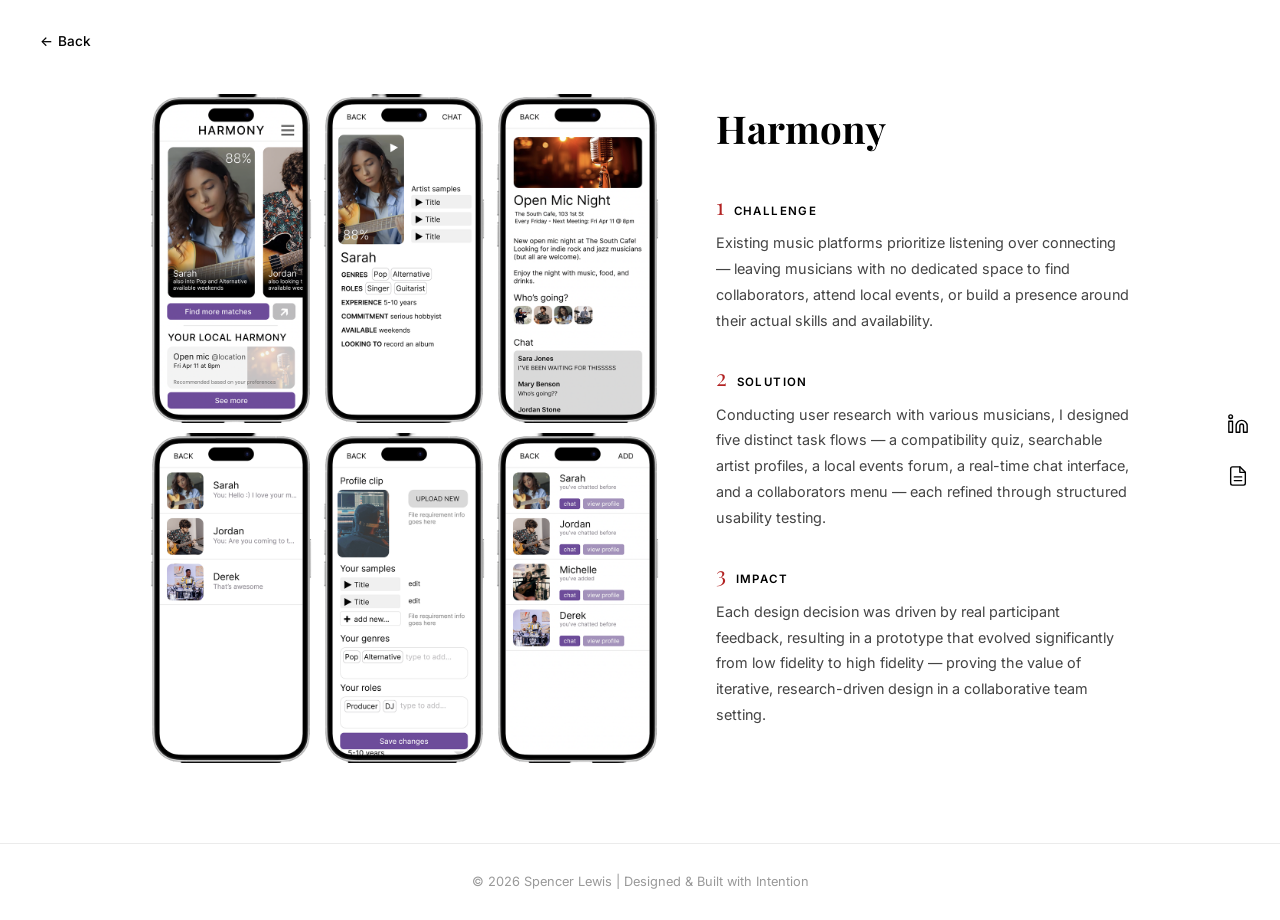
==== harmony.html @ be6761db "initial portfolio" ====
<!DOCTYPE html>
<html lang="en">
<head>
  <meta charset="UTF-8">
  <meta name="viewport" content="width=device-width, initial-scale=1.0">
  <title>Harmony &mdash; Spencer Lewis</title>
  <link rel="preconnect" href="https://fonts.googleapis.com">
  <link rel="preconnect" href="https://fonts.gstatic.com" crossorigin>
  <link href="https://fonts.googleapis.com/css2?family=Playfair+Display:ital,wght@0,400;0,700;1,400&family=Inter:wght@400;500;600&display=swap" rel="stylesheet">
  <link rel="stylesheet" href="style.css">
</head>
<body>

  <div class="fixed-overlay">
    <a href="https://www.linkedin.com/in/spencerhlewis" target="_blank" rel="noopener noreferrer" aria-label="LinkedIn">
      <svg viewBox="0 0 24 24" fill="none" stroke="currentColor" stroke-width="1.5" stroke-linecap="round" stroke-linejoin="round">
        <path d="M16 8a6 6 0 0 1 6 6v7h-4v-7a2 2 0 0 0-2-2 2 2 0 0 0-2 2v7h-4v-7a6 6 0 0 1 6-6z"/>
        <rect x="2" y="9" width="4" height="12"/>
        <circle cx="4" cy="4" r="2"/>
      </svg>
    </a>
    <a href="resume.pdf" target="_blank" rel="noopener noreferrer" aria-label="Resume">
      <svg viewBox="0 0 24 24" fill="none" stroke="currentColor" stroke-width="1.5" stroke-linecap="round" stroke-linejoin="round">
        <path d="M14 2H6a2 2 0 0 0-2 2v16a2 2 0 0 0 2 2h12a2 2 0 0 0 2-2V8z"/>
        <polyline points="14 2 14 8 20 8"/>
        <line x1="16" y1="13" x2="8" y2="13"/>
        <line x1="16" y1="17" x2="8" y2="17"/>
      </svg>
    </a>
  </div>

  <nav class="detail-nav">
    <a href="index.html" class="back-link">&larr; Back</a>
  </nav>

  <main class="detail-hero">
    <div class="detail-images">
      <div class="image-grid">
        <img src="images/harmony-img-0.png" alt="Harmony screen 1">
        <img src="images/harmony-img-1.png" alt="Harmony screen 2">
        <img src="images/harmony-img-2.png" alt="Harmony screen 3">
        <img src="images/harmony-img-3.png" alt="Harmony screen 4">
        <img src="images/harmony-img-4.png" alt="Harmony screen 5">
        <img src="images/harmony-img-5.png" alt="Harmony screen 6">
      </div>
    </div>

    <div class="detail-content">
      <h1>Harmony</h1>

      <div class="detail-section">
        <div class="section-label">
          <span class="section-num">1</span>
          <span class="section-name">Challenge</span>
        </div>
        <p>Existing music platforms prioritize listening over connecting &mdash; leaving musicians with no dedicated space to find collaborators, attend local events, or build a presence around their actual skills and availability.</p>
      </div>

      <div class="detail-section">
        <div class="section-label">
          <span class="section-num">2</span>
          <span class="section-name">Solution</span>
        </div>
        <p>Conducting user research with various musicians, I designed five distinct task flows &mdash; a compatibility quiz, searchable artist profiles, a local events forum, a real-time chat interface, and a collaborators menu &mdash; each refined through structured usability testing.</p>
      </div>

      <div class="detail-section">
        <div class="section-label">
          <span class="section-num">3</span>
          <span class="section-name">Impact</span>
        </div>
        <p>Each design decision was driven by real participant feedback, resulting in a prototype that evolved significantly from low fidelity to high fidelity &mdash; proving the value of iterative, research-driven design in a collaborative team setting.</p>
      </div>
    </div>
  </main>

  <footer>
    <p>&copy; 2026 Spencer Lewis | Designed &amp; Built with Intention</p>
  </footer>

</body>
</html>
---- style.css ----
@import url('https://fonts.googleapis.com/css2?family=Playfair+Display:ital,wght@0,400;0,700;1,400&family=Inter:wght@400;500;600&display=swap');

:root {
  --red: #B22222;
}

*, *::before, *::after {
  box-sizing: border-box;
  margin: 0;
  padding: 0;
}

body {
  font-family: 'Inter', sans-serif;
  background: #fff;
  color: #000;
  line-height: 1.6;
}

a {
  color: inherit;
  text-decoration: none;
}

img {
  display: block;
  max-width: 100%;
}

/* ── Fixed overlay ── */
.fixed-overlay {
  position: fixed;
  right: 24px;
  top: 50%;
  transform: translateY(-50%);
  display: flex;
  flex-direction: column;
  align-items: center;
  gap: 16px;
  z-index: 1000;
}

.fixed-overlay a {
  display: flex;
  align-items: center;
  justify-content: center;
  width: 36px;
  height: 36px;
  color: #000;
  transition: color 0.2s;
}

.fixed-overlay a:hover {
  color: var(--red);
}

.fixed-overlay svg {
  width: 22px;
  height: 22px;
}

/* ── Landing ── */
.landing {
  min-height: 100vh;
  display: flex;
  flex-direction: column;
  align-items: center;
  justify-content: center;
  text-align: center;
  padding: 60px 20px;
  max-width: 640px;
  margin: 0 auto;
}

.landing-image {
  width: 300px;
  height: 300px;
  object-fit: contain;
  margin: 0 auto 36px;
}

.landing h1 {
  font-family: 'Playfair Display', serif;
  font-size: 3rem;
  letter-spacing: 0.12em;
  margin-bottom: 24px;
}

.landing p {
  font-size: 1.05rem;
  color: #444;
  line-height: 1.8;
  margin-bottom: 36px;
}

.landing-links {
  display: flex;
  align-items: center;
  justify-content: center;
  gap: 20px;
}

.landing-links a {
  display: flex;
  align-items: center;
  justify-content: center;
  color: #000;
  transition: color 0.2s;
}

.landing-links a:hover {
  color: var(--red);
}

.landing-links svg {
  width: 22px;
  height: 22px;
}

/* ── Projects ── */
.projects {
  padding: 0;
}

.project-card {
  min-height: 100vh;
  display: flex;
  align-items: center;
  gap: 80px;
  padding: 80px 8%;
  border-top: 1px solid #ebebeb;
}

.project-image {
  flex: 0 0 40%;
}

.project-image img {
  width: 100%;
  height: auto;
}

.project-text {
  flex: 1;
}

.project-text h2 {
  font-family: 'Playfair Display', serif;
  font-size: 3rem;
  margin-bottom: 20px;
}

.project-text p {
  font-size: 1.125rem;
  color: #444;
  line-height: 1.8;
  margin-bottom: 28px;
}

.more-info {
  font-size: 0.78rem;
  font-weight: 600;
  letter-spacing: 0.1em;
  text-transform: uppercase;
  color: var(--red);
}

.more-info:hover {
  text-decoration: underline;
}

/* ── Footer ── */
footer {
  text-align: center;
  padding: 28px 20px;
  font-size: 0.8rem;
  color: #999;
  border-top: 1px solid #ebebeb;
}

/* ── Detail nav ── */
.detail-nav {
  padding: 28px 40px 0;
}

.back-link {
  font-size: 0.85rem;
  font-weight: 500;
  color: #000;
  display: inline-flex;
  align-items: center;
  gap: 6px;
  letter-spacing: 0.02em;
  transition: color 0.2s;
}

.back-link:hover {
  color: var(--red);
}

/* ── Detail hero ── */
.detail-hero {
  display: flex;
  gap: 56px;
  max-width: 1060px;
  margin: 0 auto;
  padding: 40px 40px 80px;
  align-items: stretch;
}

.detail-images {
  flex: 0 0 52%;
  display: flex;
  flex-direction: column;
  justify-content: center;
  align-items: center;
}

.image-grid {
  display: grid;
  grid-template-columns: repeat(3, 1fr);
  gap: 10px;
  width: 100%;
}

.image-grid img {
  width: 100%;
  height: auto;
  border-radius: 4px;
}

.detail-single-image {
  border: 1px solid #e4e4e4;
  border-radius: 6px;
  overflow: hidden;
  width: 100%;
}

.detail-single-image img {
  width: 100%;
  height: auto;
}

.detail-multi-image {
  display: flex;
  flex-direction: column;
  gap: 16px;
  width: 100%;
}

.detail-multi-image img {
  width: 100%;
  height: auto;
  border-radius: 4px;
}

/* ── Detail content ── */
.detail-content {
  flex: 1;
  padding-top: 4px;
}

.detail-content h1 {
  font-family: 'Playfair Display', serif;
  font-size: 2.4rem;
  margin-bottom: 36px;
}

.detail-section {
  margin-bottom: 32px;
}

.detail-section:last-child {
  margin-bottom: 0;
}

.section-label {
  display: flex;
  align-items: baseline;
  gap: 10px;
  margin-bottom: 10px;
}

.section-num {
  font-family: 'Playfair Display', serif;
  font-size: 1.4rem;
  color: var(--red);
  line-height: 1;
}

.section-name {
  font-size: 0.72rem;
  font-weight: 600;
  text-transform: uppercase;
  letter-spacing: 0.12em;
  color: #000;
}

.detail-section p {
  font-size: 0.9rem;
  color: #444;
  line-height: 1.8;
}

/* ── Mobile ── */
@media (max-width: 768px) {
  .fixed-overlay {
    right: 14px;
    gap: 12px;
  }

  .fixed-overlay a {
    width: 30px;
    height: 30px;
  }

  .fixed-overlay svg {
    width: 18px;
    height: 18px;
  }

  .landing {
    min-height: 100vh;
    padding: 60px 24px;
  }

  .landing-image {
    width: 200px;
    height: 200px;
    margin-bottom: 28px;
  }

  .landing h1 {
    font-size: 2.2rem;
  }

  .projects {
    padding: 0;
  }

  .project-card {
    min-height: auto;
    flex-direction: column;
    gap: 28px;
    padding: 60px 24px;
  }

  .project-image {
    flex: none;
    width: 100%;
  }

  .project-text {
    flex: none;
    width: 100%;
  }

  .detail-nav {
    padding: 20px 24px 0;
  }

  .detail-hero {
    flex-direction: column;
    padding: 28px 24px 60px;
    gap: 28px;
  }

  .detail-images {
    flex: none;
    width: 100%;
  }

  .image-grid {
    grid-template-columns: repeat(2, 1fr);
    gap: 8px;
  }

  .detail-content {
    width: 100%;
    padding-top: 0;
  }

  .detail-content h1 {
    font-size: 1.9rem;
    margin-bottom: 28px;
  }
}
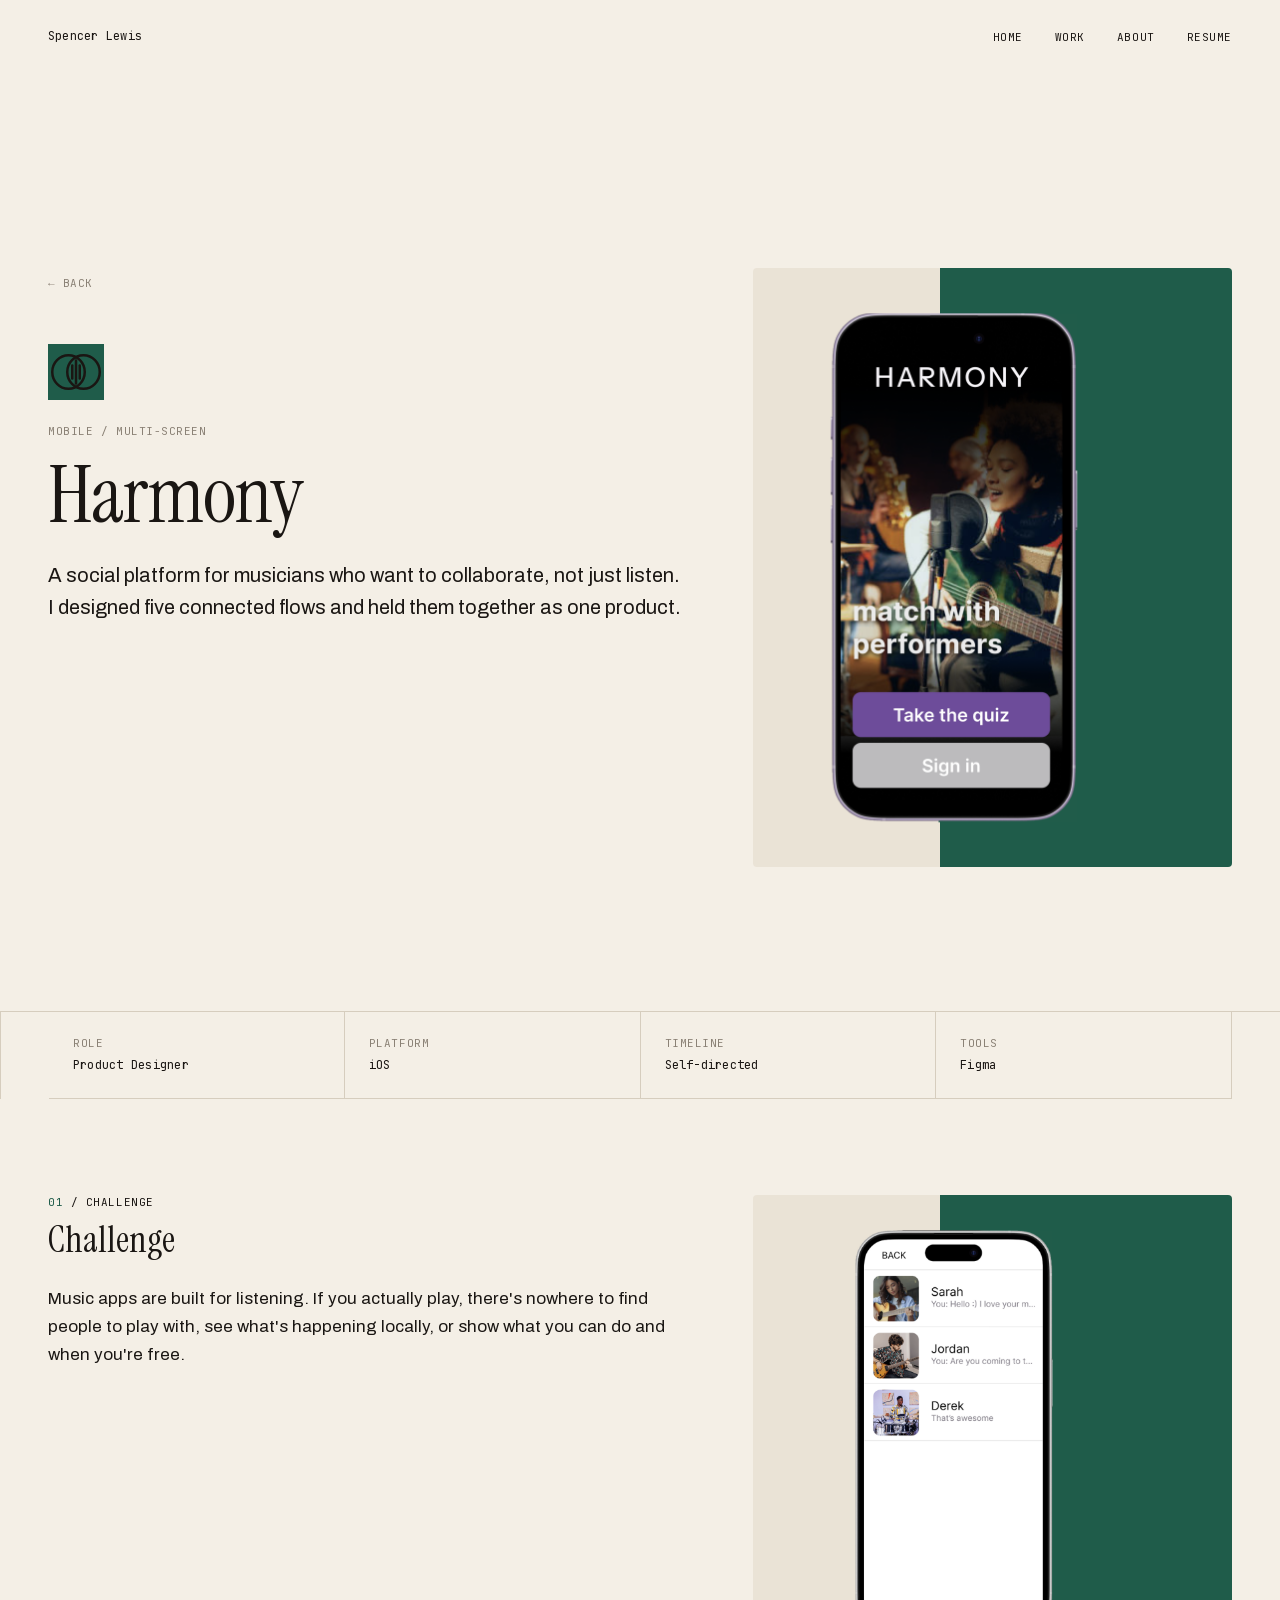
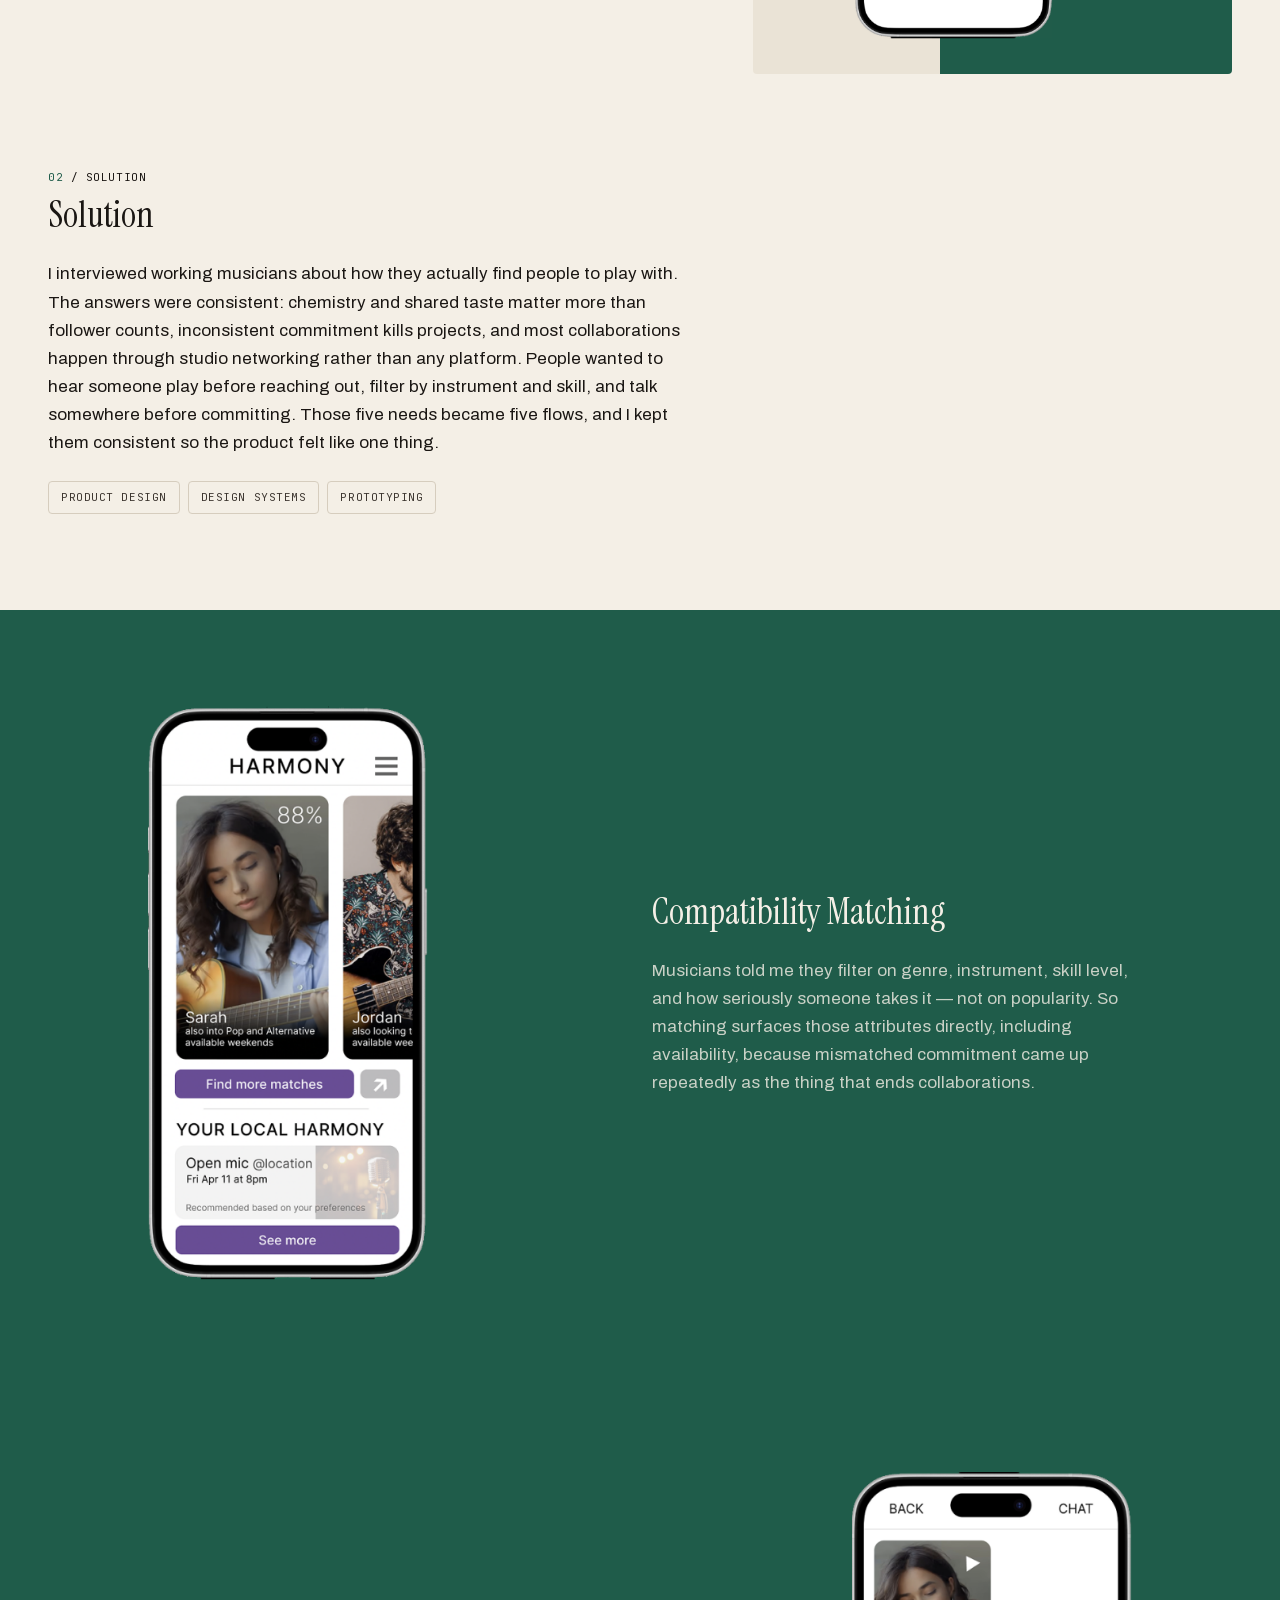
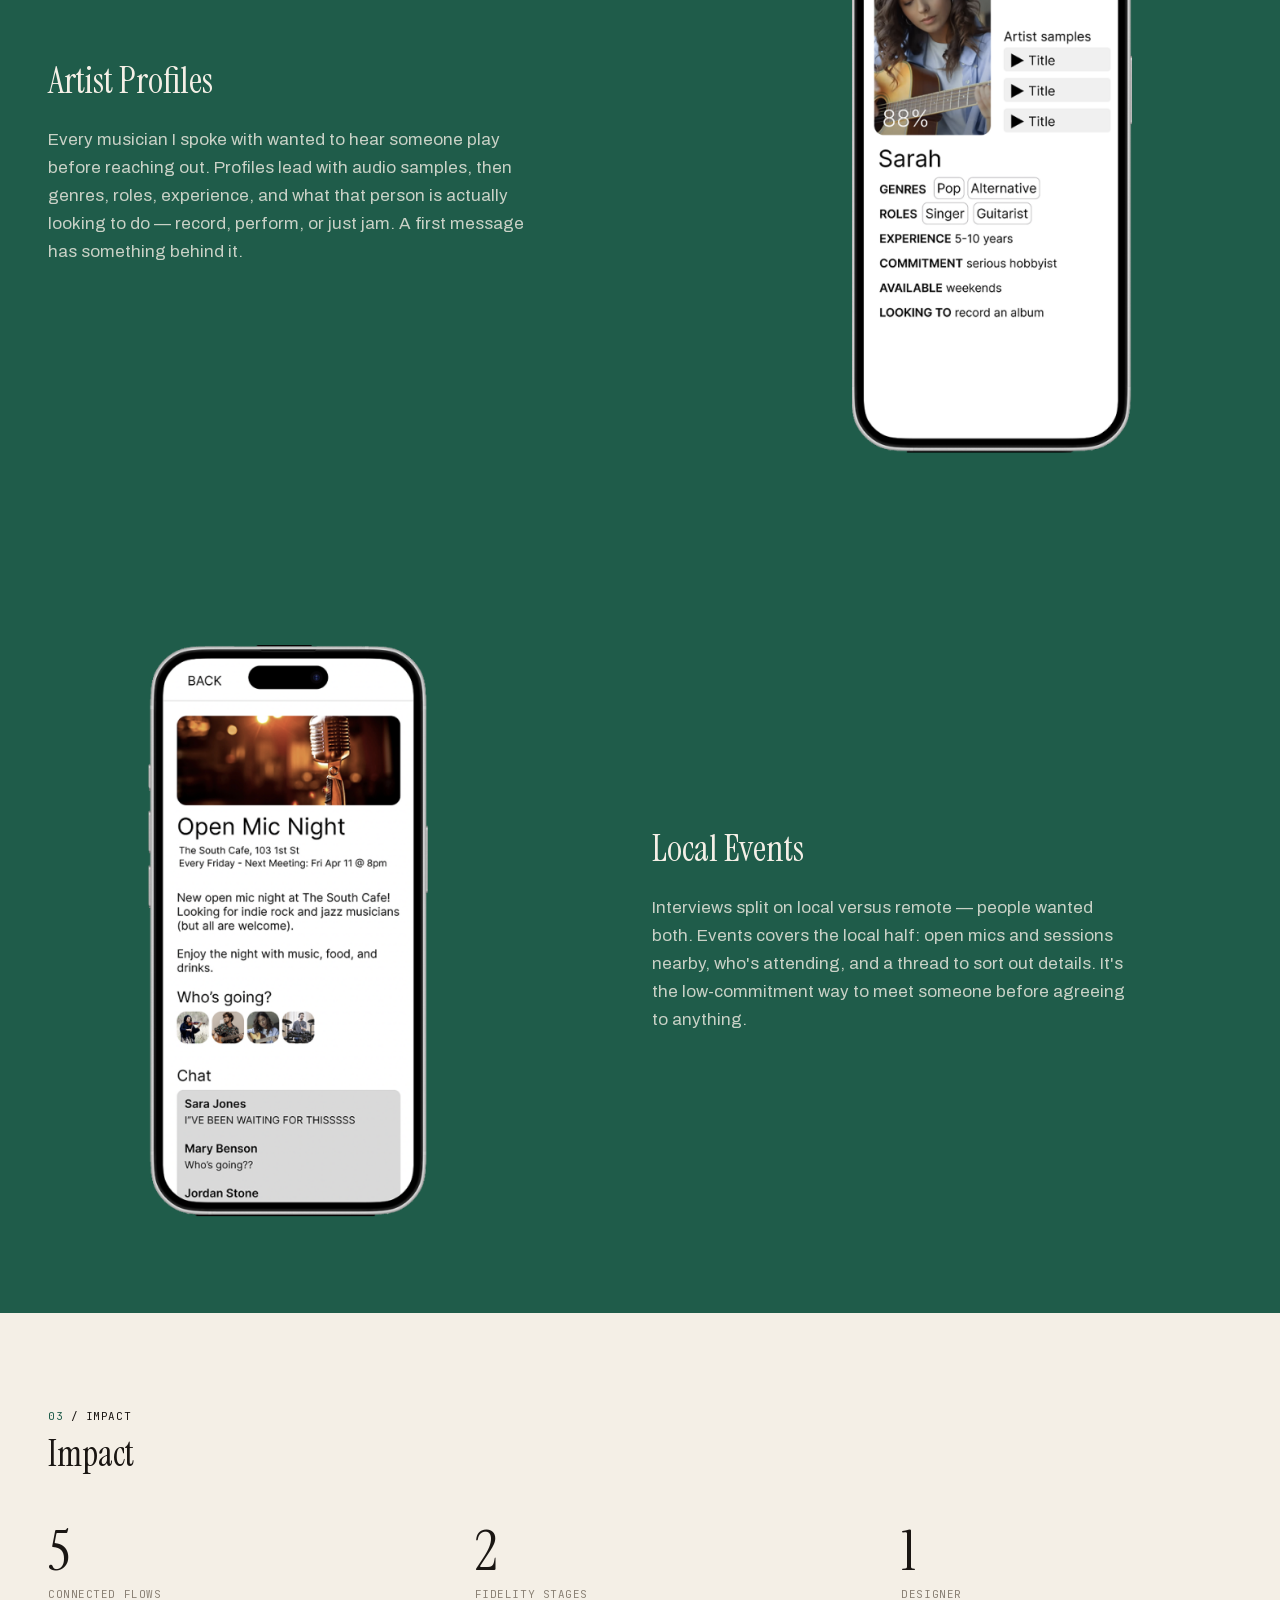
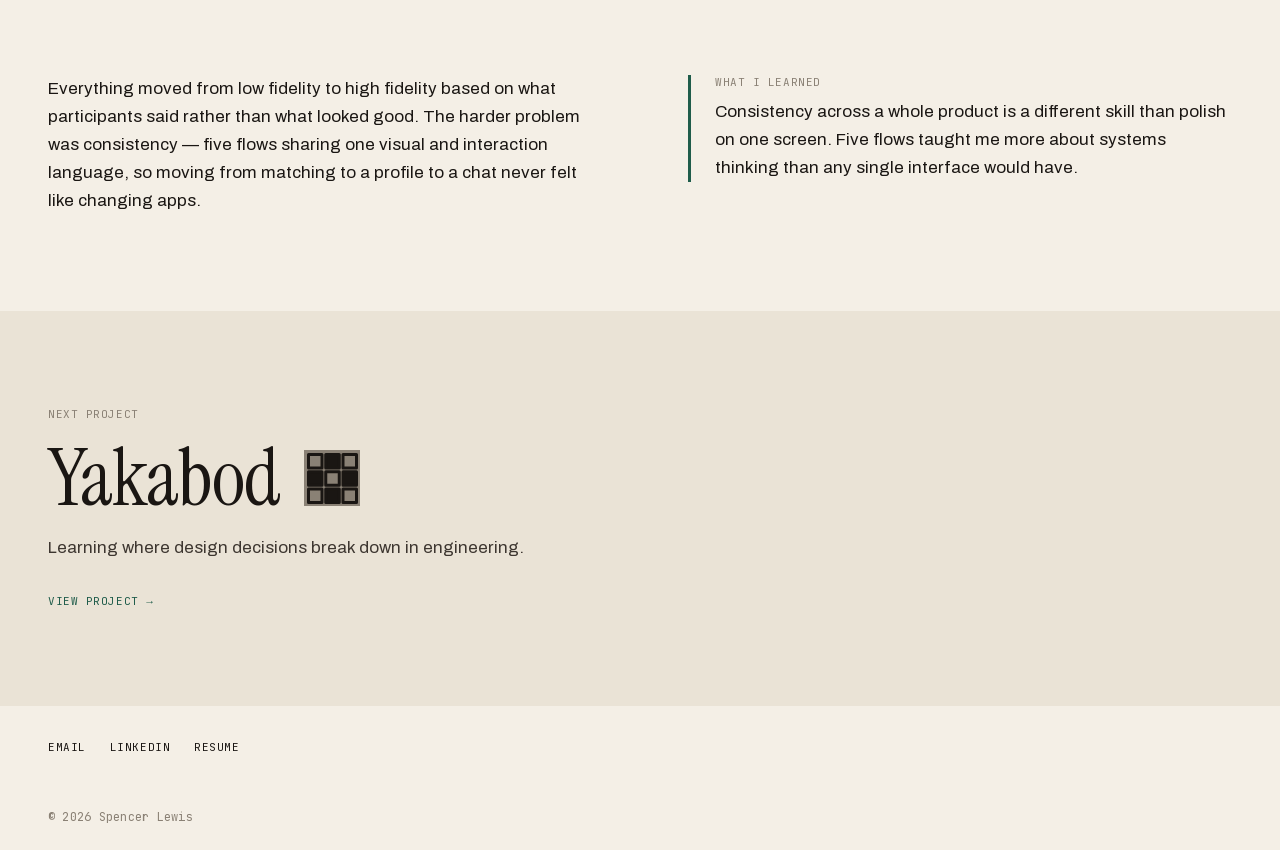
==== commit b3f472ba: "Build Harmony and Yakabod case studies from the Herakify template Both harmony.html and yakabod.html" ====
--- a/harmony.html
+++ b/harmony.html
@@ -1,82 +1,176 @@
-<!DOCTYPE html>
+<!doctype html>
 <html lang="en">
 <head>
   <meta charset="UTF-8">
   <meta name="viewport" content="width=device-width, initial-scale=1.0">
-  <title>Harmony &mdash; Spencer Lewis</title>
-  <link rel="preconnect" href="https://fonts.googleapis.com">
-  <link rel="preconnect" href="https://fonts.gstatic.com" crossorigin>
-  <link href="https://fonts.googleapis.com/css2?family=Playfair+Display:ital,wght@0,400;0,700;1,400&family=Inter:wght@400;500;600&display=swap" rel="stylesheet">
-  <link rel="stylesheet" href="style.css">
+  <title>Harmony — Case Study | Spencer Lewis</title>
+  <link rel="preload" href="assets/fonts/instrument-serif-latin-400-normal.woff2" as="font" type="font/woff2" crossorigin>
+  <link rel="preload" href="assets/fonts/archivo-latin-400-normal.woff2" as="font" type="font/woff2" crossorigin>
+  <link rel="preload" href="assets/fonts/jetbrains-mono-latin-400-normal.woff2" as="font" type="font/woff2" crossorigin>
+  <link rel="stylesheet" href="styles.css">
 </head>
 <body>
+  <nav class="nav" aria-label="Primary">
+    <div class="nav__inner">
+      <a class="nav__logo meta" href="/">Spencer Lewis</a>
+      <button class="nav__toggle" type="button" aria-expanded="false" aria-controls="nav-menu" aria-label="Open menu">
+        <span class="nav__toggle-bar"></span>
+        <span class="nav__toggle-bar"></span>
+        <span class="nav__toggle-bar"></span>
+      </button>
+      <ul class="nav__links" id="nav-menu">
+        <li><a class="label" href="/">Home</a></li>
+        <li><a class="label" href="/#work">Work</a></li>
+        <li><a class="label" href="/#about">About</a></li>
+        <li><a class="label" href="resume.pdf" target="_blank" rel="noopener">Resume</a></li>
+      </ul>
+    </div>
+  </nav>
+  <main class="case-study" style="--accent: var(--jade)">
+    <section class="case-intro grid reveal">
+      <div class="case-intro__content">
+        <a class="case-intro__back label" href="/#work">← Back</a>
+        <div class="project-mark">
+          <img src="assets/mark-harmony.svg" alt="" width="40" height="28">
+        </div>
+        <p class="case-intro__category label">Mobile / Multi-Screen</p>
+        <h1 class="case-intro__title display-l">Harmony</h1>
+        <p class="case-intro__description body-l reading-column">A social platform for musicians who want to collaborate, not just listen. I designed five connected flows and held them together as one product.</p>
+      </div>
+      <div class="case-intro__field two-tone-field two-tone-field--intro">
+        <img src="assets/harmony-landing.png" alt="Harmony app landing screen on a phone" width="496" height="1024" loading="lazy">
+      </div>
+    </section>
 
-  <div class="fixed-overlay">
-    <a href="https://www.linkedin.com/in/spencerhlewis" target="_blank" rel="noopener noreferrer" aria-label="LinkedIn">
-      <svg viewBox="0 0 24 24" fill="none" stroke="currentColor" stroke-width="1.5" stroke-linecap="round" stroke-linejoin="round">
-        <path d="M16 8a6 6 0 0 1 6 6v7h-4v-7a2 2 0 0 0-2-2 2 2 0 0 0-2 2v7h-4v-7a6 6 0 0 1 6-6z"/>
-        <rect x="2" y="9" width="4" height="12"/>
-        <circle cx="4" cy="4" r="2"/>
-      </svg>
-    </a>
-    <a href="resume.pdf" target="_blank" rel="noopener noreferrer" aria-label="Resume">
-      <svg viewBox="0 0 24 24" fill="none" stroke="currentColor" stroke-width="1.5" stroke-linecap="round" stroke-linejoin="round">
-        <path d="M14 2H6a2 2 0 0 0-2 2v16a2 2 0 0 0 2 2h12a2 2 0 0 0 2-2V8z"/>
-        <polyline points="14 2 14 8 20 8"/>
-        <line x1="16" y1="13" x2="8" y2="13"/>
-        <line x1="16" y1="17" x2="8" y2="17"/>
-      </svg>
-    </a>
-  </div>
+    <section class="details-strip grid reveal">
+      <div class="details-strip__cell">
+        <p class="details-strip__label label">Role</p>
+        <p class="details-strip__value meta">Product Designer</p>
+      </div>
+      <div class="details-strip__cell">
+        <p class="details-strip__label label">Platform</p>
+        <p class="details-strip__value meta">iOS</p>
+      </div>
+      <div class="details-strip__cell">
+        <p class="details-strip__label label">Timeline</p>
+        <p class="details-strip__value meta">Self-directed</p>
+      </div>
+      <div class="details-strip__cell">
+        <p class="details-strip__label label">Tools</p>
+        <p class="details-strip__value meta">Figma</p>
+      </div>
+    </section>
 
-  <nav class="detail-nav">
-    <a href="index.html" class="back-link">&larr; Back</a>
-  </nav>
+    <section class="content-section grid reveal">
+      <div class="content-section__text">
+        <p class="section-marker label"><span class="section-marker__num">01</span> / Challenge</p>
+        <h2 class="content-section__heading h2">Challenge</h2>
+        <p class="content-section__body body reading-column">Music apps are built for listening. If you actually play, there's nowhere to find people to play with, see what's happening locally, or show what you can do and when you're free.</p>
+      </div>
+      <div class="content-section__field two-tone-field">
+        <img src="assets/harmony-challenge.png" alt="Harmony matching results screen on a phone" width="590" height="1220" loading="lazy">
+      </div>
+    </section>
 
-  <main class="detail-hero">
-    <div class="detail-images">
-      <div class="image-grid">
-        <img src="images/harmony-img-0.png" alt="Harmony screen 1">
-        <img src="images/harmony-img-1.png" alt="Harmony screen 2">
-        <img src="images/harmony-img-2.png" alt="Harmony screen 3">
-        <img src="images/harmony-img-3.png" alt="Harmony screen 4">
-        <img src="images/harmony-img-4.png" alt="Harmony screen 5">
-        <img src="images/harmony-img-5.png" alt="Harmony screen 6">
+    <section class="content-section content-section--no-field grid reveal">
+      <div class="content-section__text">
+        <p class="section-marker label"><span class="section-marker__num">02</span> / Solution</p>
+        <h2 class="content-section__heading h2">Solution</h2>
+        <p class="content-section__body body reading-column">I interviewed working musicians about how they actually find people to play with. The answers were consistent: chemistry and shared taste matter more than follower counts, inconsistent commitment kills projects, and most collaborations happen through studio networking rather than any platform. People wanted to hear someone play before reaching out, filter by instrument and skill, and talk somewhere before committing. Those five needs became five flows, and I kept them consistent so the product felt like one thing.</p>
+        <ul class="chip-list">
+          <li class="chip label">Product Design</li>
+          <li class="chip label">Design Systems</li>
+          <li class="chip label">Prototyping</li>
+        </ul>
       </div>
-    </div>
+    </section>
 
-    <div class="detail-content">
-      <h1>Harmony</h1>
-
-      <div class="detail-section">
-        <div class="section-label">
-          <span class="section-num">1</span>
-          <span class="section-name">Challenge</span>
+    <section class="feature-bands reveal">
+      <div class="feature-band">
+        <div class="feature-band__media">
+          <img src="assets/harmony-match-2.png" alt="Harmony compatibility matching screen on a phone" width="706" height="1448" loading="lazy">
         </div>
-        <p>Existing music platforms prioritize listening over connecting &mdash; leaving musicians with no dedicated space to find collaborators, attend local events, or build a presence around their actual skills and availability.</p>
+        <div class="feature-band__text">
+          <h3 class="feature-band__heading h2">Compatibility Matching</h3>
+          <p class="feature-band__description body">Musicians told me they filter on genre, instrument, skill level, and how seriously someone takes it — not on popularity. So matching surfaces those attributes directly, including availability, because mismatched commitment came up repeatedly as the thing that ends collaborations.</p>
+        </div>
       </div>
 
-      <div class="detail-section">
-        <div class="section-label">
-          <span class="section-num">2</span>
-          <span class="section-name">Solution</span>
+      <div class="feature-band feature-band--reverse">
+        <div class="feature-band__media">
+          <img src="assets/harmony-profile-2.png" alt="Harmony artist profile screen for a musician named Sarah" width="696" height="1442" loading="lazy">
         </div>
-        <p>Conducting user research with various musicians, I designed five distinct task flows &mdash; a compatibility quiz, searchable artist profiles, a local events forum, a real-time chat interface, and a collaborators menu &mdash; each refined through structured usability testing.</p>
+        <div class="feature-band__text">
+          <h3 class="feature-band__heading h2">Artist Profiles</h3>
+          <p class="feature-band__description body">Every musician I spoke with wanted to hear someone play before reaching out. Profiles lead with audio samples, then genres, roles, experience, and what that person is actually looking to do — record, perform, or just jam. A first message has something behind it.</p>
+        </div>
       </div>
 
-      <div class="detail-section">
-        <div class="section-label">
-          <span class="section-num">3</span>
-          <span class="section-name">Impact</span>
+      <div class="feature-band">
+        <div class="feature-band__media">
+          <img src="assets/harmony-events-2.png" alt="Harmony local open mic night event screen on a phone" width="688" height="1406" loading="lazy">
         </div>
-        <p>Each design decision was driven by real participant feedback, resulting in a prototype that evolved significantly from low fidelity to high fidelity &mdash; proving the value of iterative, research-driven design in a collaborative team setting.</p>
+        <div class="feature-band__text">
+          <h3 class="feature-band__heading h2">Local Events</h3>
+          <p class="feature-band__description body">Interviews split on local versus remote — people wanted both. Events covers the local half: open mics and sessions nearby, who's attending, and a thread to sort out details. It's the low-commitment way to meet someone before agreeing to anything.</p>
+        </div>
       </div>
-    </div>
+    </section>
+
+    <section class="impact grid reveal">
+      <div class="impact__intro">
+        <p class="section-marker label"><span class="section-marker__num">03</span> / Impact</p>
+        <h2 class="impact__heading h2">Impact</h2>
+      </div>
+      <div class="impact__metrics">
+        <div class="metric-block">
+          <p class="metric-block__number">5</p>
+          <p class="metric-block__label label">Connected Flows</p>
+        </div>
+        <div class="metric-block">
+          <p class="metric-block__number">2</p>
+          <p class="metric-block__label label">Fidelity Stages</p>
+        </div>
+        <div class="metric-block">
+          <p class="metric-block__number">1</p>
+          <p class="metric-block__label label">Designer</p>
+        </div>
+      </div>
+      <div class="impact__details">
+        <p class="impact__body body">Everything moved from low fidelity to high fidelity based on what participants said rather than what looked good. The harder problem was consistency — five flows sharing one visual and interaction language, so moving from matching to a profile to a chat never felt like changing apps.</p>
+        <div class="learned">
+          <p class="learned__label label">What I Learned</p>
+          <p class="learned__body body">Consistency across a whole product is a different skill than polish on one screen. Five flows taught me more about systems thinking than any single interface would have.</p>
+        </div>
+      </div>
+    </section>
+
+    <section class="next-project reveal">
+      <div class="next-project__inner grid">
+        <p class="next-project__label label">Next Project</p>
+        <div class="next-project__heading-row" style="--accent: var(--muted)">
+          <h2 class="next-project__title display-l">Yakabod</h2>
+          <div class="project-mark">
+            <img src="assets/mark-yakabod.svg" alt="" width="34" height="34">
+          </div>
+        </div>
+        <p class="next-project__tagline body">Learning where design decisions break down in engineering.</p>
+        <a class="next-project__link label" href="yakabod.html">View Project →</a>
+      </div>
+    </section>
   </main>
 
-  <footer>
-    <p>&copy; 2026 Spencer Lewis | Designed &amp; Built with Intention</p>
+  <footer class="footer">
+    <div class="grid">
+      <ul class="footer__links">
+        <li><a class="label" href="mailto:spencerhlewis2003@gmail.com">Email</a></li>
+        <li><a class="label" href="https://linkedin.com/in/spencerhlewis" target="_blank" rel="noopener">LinkedIn</a></li>
+        <li><a class="label" href="resume.pdf" target="_blank" rel="noopener">Resume</a></li>
+      </ul>
+      <p class="footer__copyright meta">© 2026 Spencer Lewis</p>
+    </div>
   </footer>
-
+  <script src="nav.js"></script>
+  <script src="reveal.js"></script>
 </body>
 </html>
--- a/styles.css
+++ b/styles.css
@@ -0,0 +1,1234 @@
+/* ---------------------------------------------------------------- */
+/* Fonts (self-hosted)                                               */
+/* ---------------------------------------------------------------- */
+
+@font-face {
+  font-family: "Instrument Serif";
+  font-style: normal;
+  font-weight: 400;
+  font-display: swap;
+  src: url("assets/fonts/instrument-serif-latin-400-normal.woff2") format("woff2");
+}
+
+@font-face {
+  font-family: "Archivo";
+  font-style: normal;
+  font-weight: 400;
+  font-display: swap;
+  src: url("assets/fonts/archivo-latin-400-normal.woff2") format("woff2");
+}
+
+@font-face {
+  font-family: "Archivo";
+  font-style: normal;
+  font-weight: 500;
+  font-display: swap;
+  src: url("assets/fonts/archivo-latin-500-normal.woff2") format("woff2");
+}
+
+@font-face {
+  font-family: "JetBrains Mono";
+  font-style: normal;
+  font-weight: 400;
+  font-display: swap;
+  src: url("assets/fonts/jetbrains-mono-latin-400-normal.woff2") format("woff2");
+}
+
+/* ---------------------------------------------------------------- */
+/* Design tokens                                                     */
+/* ---------------------------------------------------------------- */
+
+:root {
+  /* colour */
+  --bone:       #F4EFE6;  /* page background. NEVER substitute white */
+  --bone-deep:  #EAE3D6;  /* image fields, secondary surfaces */
+  --ink:        #1A1613;  /* body text, inverted section backgrounds */
+  --ink-soft:   #3D3630;  /* secondary text */
+  --muted:      #8A8175;  /* metadata, captions, Yakabod accent */
+  --vermillion: #C1392B;  /* primary accent, Multimedia accent */
+  --jade:       #1F5C4A;  /* Harmony accent */
+  --ochre:      #D89B2C;  /* Herakify accent */
+  --border:     #D6CDBE;  /* hairlines, dividers */
+
+  /* spacing — 8px base */
+  --space-2xs:  4px;
+  --space-xs:   8px;
+  --space-s:   16px;
+  --space-m:   24px;
+  --space-l:   48px;
+  --space-xl:  96px;
+  --space-xl2:129px;  /* measured project-band gap; the 96→192 step is too coarse here */
+  --space-2xl:192px;
+
+  /* radius */
+  --radius-none: 0;
+  --radius-sm:   4px;
+}
+
+/* ---------------------------------------------------------------- */
+/* Reset                                                              */
+/* ---------------------------------------------------------------- */
+
+*,
+*::before,
+*::after {
+  box-sizing: border-box;
+}
+
+body,
+h1, h2, h3,
+p,
+ul,
+figure {
+  margin: 0;
+}
+
+ul {
+  padding: 0;
+  list-style: none;
+}
+
+a {
+  color: inherit;
+  text-decoration: none;
+}
+
+a:visited {
+  color: inherit;
+}
+
+body {
+  background: var(--bone);
+  color: var(--ink);
+  font-family: "Archivo", sans-serif;
+  font-size: 16px;
+  line-height: 1.65;
+}
+
+@media (min-width: 768px) {
+  body {
+    font-size: 17px;
+  }
+}
+
+/* ---------------------------------------------------------------- */
+/* Type scale                                                        */
+/* ---------------------------------------------------------------- */
+
+.display-xl {
+  font-family: "Instrument Serif", serif;
+  font-weight: 400;
+  font-size: 56px;
+  line-height: 0.95;
+  letter-spacing: -0.01em;
+}
+
+.display-l {
+  font-family: "Instrument Serif", serif;
+  font-weight: 400;
+  font-size: 40px;
+  line-height: 1;
+  letter-spacing: -0.01em;
+}
+
+.h1 {
+  font-family: "Instrument Serif", serif;
+  font-weight: 400;
+  font-size: 32px;
+  line-height: 1.1;
+}
+
+.h2 {
+  font-family: "Instrument Serif", serif;
+  font-weight: 400;
+  font-size: 28px;
+  line-height: 1.2;
+}
+
+.h3 {
+  font-family: "Archivo", sans-serif;
+  font-weight: 500;
+  font-size: 19px;
+  line-height: 1.3;
+}
+
+.body-l {
+  font-family: "Archivo", sans-serif;
+  font-weight: 400;
+  font-size: 17px;
+  line-height: 1.6;
+}
+
+.body {
+  font-family: "Archivo", sans-serif;
+  font-weight: 400;
+  font-size: 16px;
+  line-height: 1.65;
+}
+
+.body-s {
+  font-family: "Archivo", sans-serif;
+  font-weight: 400;
+  font-size: 14px;
+  line-height: 1.6;
+}
+
+.label {
+  font-family: "JetBrains Mono", monospace;
+  font-weight: 400;
+  font-size: 11px;
+  line-height: 1.4;
+  letter-spacing: 0.05em;
+  text-transform: uppercase;
+}
+
+.meta {
+  font-family: "JetBrains Mono", monospace;
+  font-weight: 400;
+  font-size: 12px;
+  line-height: 1.5;
+  letter-spacing: 0.02em;
+}
+
+@media (min-width: 768px) {
+  .display-xl { font-size: clamp(128px, 11vw, 156px); } /* exceeds build-spec's 120px intentionally — see CLAUDE.md */
+  .display-l  { font-size: 80px; }
+  .h1         { font-size: 56px; }
+  .h2         { font-size: 36px; }
+  .h3         { font-size: 22px; }
+  .body-l     { font-size: 20px; }
+  .body       { font-size: 17px; }
+  .body-s     { font-size: 15px; }
+}
+
+/* Body copy max width — the "reading column" */
+.reading-column {
+  max-width: 640px;
+}
+
+/* ---------------------------------------------------------------- */
+/* Grid                                                               */
+/* ---------------------------------------------------------------- */
+
+.grid {
+  display: grid;
+  width: 100%;
+  margin-inline: auto;
+  grid-template-columns: repeat(4, 1fr);
+  gap: 16px;
+  padding-inline: 24px;
+}
+
+@media (min-width: 768px) {
+  .grid {
+    grid-template-columns: repeat(8, 1fr);
+    gap: 20px;
+    padding-inline: 48px;
+  }
+}
+
+@media (min-width: 1200px) {
+  .grid {
+    grid-template-columns: repeat(12, 1fr);
+    gap: 24px;
+    padding-inline: clamp(24px, 4vw, 48px);
+    max-width: 1680px; /* intentionally wider than build-spec's 1240px column — see CLAUDE.md */
+  }
+}
+
+/* ---------------------------------------------------------------- */
+/* Nav                                                                */
+/* ---------------------------------------------------------------- */
+
+.nav {
+  position: sticky;
+  top: 0;
+  z-index: 10;
+  width: 100%;
+  background: var(--bone);
+  height: 72px;
+}
+
+.nav__inner {
+  width: 100%;
+  max-width: 1680px;
+  height: 100%;
+  margin-inline: auto;
+  display: flex;
+  justify-content: space-between;
+  align-items: center;
+  padding: 0 24px;
+}
+
+@media (min-width: 768px) {
+  .nav__inner {
+    padding: 0 48px;
+  }
+}
+
+@media (min-width: 1200px) {
+  .nav__inner {
+    padding: 0 clamp(24px, 4vw, 48px);
+  }
+}
+
+.nav__logo {
+  white-space: nowrap;
+}
+
+.nav__links {
+  display: flex;
+  gap: 32px;
+}
+
+.nav a {
+  position: relative;
+}
+
+.nav a::after {
+  content: "";
+  position: absolute;
+  left: 0;
+  bottom: -2px;
+  width: 100%;
+  height: 1px;
+  background: currentColor;
+  transform: scaleX(0);
+  transform-origin: left;
+  transition: transform 200ms ease-out;
+}
+
+.nav a:hover {
+  color: var(--vermillion);
+}
+
+.nav a:hover::after {
+  transform: scaleX(1);
+}
+
+.nav__toggle {
+  display: none;
+  width: 44px;
+  height: 44px;
+  align-items: center;
+  justify-content: center;
+  flex-direction: column;
+  gap: 5px;
+  background: none;
+  border: none;
+  padding: 0;
+  margin: 0;
+  cursor: pointer;
+  flex-shrink: 0;
+}
+
+.nav__toggle-bar {
+  display: block;
+  width: 20px;
+  height: 1.5px;
+  background: var(--ink);
+  transition: transform 200ms ease-out, opacity 200ms ease-out;
+}
+
+.nav__toggle.is-active .nav__toggle-bar:nth-child(1) {
+  transform: translateY(6.5px) rotate(45deg);
+}
+
+.nav__toggle.is-active .nav__toggle-bar:nth-child(2) {
+  opacity: 0;
+}
+
+.nav__toggle.is-active .nav__toggle-bar:nth-child(3) {
+  transform: translateY(-6.5px) rotate(-45deg);
+}
+
+@media (max-width: 767.98px) {
+  .nav__toggle {
+    display: inline-flex;
+  }
+
+  .nav__links {
+    position: absolute;
+    top: 100%;
+    left: 0;
+    right: 0;
+    flex-direction: column;
+    gap: 0;
+    background: var(--bone);
+    border-top: 1px solid var(--border);
+    max-height: 0;
+    overflow: hidden;
+    transition: max-height 250ms ease-out;
+  }
+
+  .nav__links.is-open {
+    max-height: 320px;
+  }
+
+  .nav__links li {
+    border-bottom: 1px solid var(--border);
+  }
+
+  .nav__links a {
+    display: flex;
+    align-items: center;
+    min-height: 44px;
+    padding: 0 24px;
+  }
+
+  .nav a::after {
+    display: none;
+  }
+}
+
+@media (prefers-reduced-motion: reduce) {
+  .nav__links,
+  .nav__toggle-bar {
+    transition: none;
+  }
+}
+
+/* ---------------------------------------------------------------- */
+/* Hero                                                               */
+/* ---------------------------------------------------------------- */
+
+.hero {
+  padding-block: var(--space-l) var(--space-2xl);
+  row-gap: 28px; /* tightened for the stacked layout so text and jaguar read as one block */
+}
+
+.hero__intro {
+  grid-column: 1 / -1;
+}
+
+.hero__name {
+  color: var(--ink);
+  text-transform: uppercase;
+  max-width: 9ch;
+}
+
+.hero__tagline {
+  margin-top: var(--space-m);
+  font-size: 22px; /* larger than .body-l's 17px — see CLAUDE.md intentional divergences */
+}
+
+@media (min-width: 768px) {
+  .hero__tagline {
+    font-size: 28px;
+  }
+}
+
+.hero__meta {
+  margin-top: var(--space-m);
+  color: var(--muted);
+  text-transform: uppercase;
+  font-size: 14px; /* larger than .meta's 12px, at the mono ≤14px ceiling — see CLAUDE.md */
+}
+
+.hero__image {
+  grid-column: 1 / -1;
+}
+
+.hero__image img {
+  display: block;
+  width: 100%;
+  height: auto;
+}
+
+.hero__caption {
+  margin-top: var(--space-s);
+  color: var(--muted);
+  text-transform: uppercase;
+}
+
+@media (min-width: 1200px) {
+  .hero {
+    align-items: start;
+    padding-block: 196px 193px; /* measured: nav→name gap, hero→"Selected Work" gap */
+    /* capped tracks instead of 12-col fractions: at 1680px, 6/12-column spans leave a
+       growing dead gap between text and jaguar since neither fills its fractional
+       share. Capping intro/image and letting a trailing 1fr track absorb the extra
+       width keeps the pair grouped together regardless of container width. */
+    grid-template-columns: minmax(0, 680px) minmax(0, 420px) 1fr;
+  }
+
+  .hero__intro {
+    grid-column: 1 / 2;
+  }
+
+  .hero__image {
+    /* spans the jaguar's own track plus the trailing 1fr spacer, then
+       centers within that combined space so it isn't hugging the left
+       edge of its 420px track with dead space to its right */
+    grid-column: 2 / -1;
+    display: flex;
+    justify-content: center;
+  }
+
+  .hero__image-inner {
+    display: flex;
+    flex-direction: column;
+    align-items: center;
+    width: fit-content;
+  }
+
+  .hero__image img {
+    width: auto;
+    max-width: 100%;
+    max-height: var(--hero-image-cap, 356px);
+  }
+}
+
+/* ---------------------------------------------------------------- */
+/* Selected Work                                                     */
+/* ---------------------------------------------------------------- */
+
+.work {
+  padding-bottom: var(--space-2xl);
+  scroll-margin-top: calc(72px + var(--space-m));
+}
+
+.work__label {
+  grid-column: 1 / -1;
+  color: var(--vermillion);
+  margin-bottom: 51px; /* measured: label → first band */
+}
+
+/* ---------------------------------------------------------------- */
+/* Two-tone image field                                              */
+/* ---------------------------------------------------------------- */
+
+.two-tone-field {
+  position: relative;
+  aspect-ratio: 1 / 1;
+  border-radius: var(--radius-sm);
+  overflow: hidden;
+  background: linear-gradient(
+    to right,
+    var(--bone-deep) 0%,
+    var(--bone-deep) 39%,
+    var(--accent) 39%,
+    var(--accent) 100%
+  );
+}
+
+.two-tone-field img {
+  position: absolute;
+  top: 50%;
+  left: 42%;
+  height: 85%;
+  width: auto;
+  max-width: 90%;
+  object-fit: contain;
+  transform: translate(-50%, -50%);
+  transition: transform 300ms ease-out;
+}
+
+/* ---------------------------------------------------------------- */
+/* Project mark                                                      */
+/* ---------------------------------------------------------------- */
+
+.project-mark {
+  width: 56px;
+  height: 56px;
+  background: var(--accent);
+  display: flex;
+  align-items: center;
+  justify-content: center;
+  flex-shrink: 0;
+}
+
+.project-mark img {
+  width: auto;
+  height: auto;
+  max-width: 50.4px; /* 90% of the 56px square, sized by the glyph's larger dimension */
+  max-height: 50.4px;
+}
+
+/* ---------------------------------------------------------------- */
+/* Skill chip                                                        */
+/* ---------------------------------------------------------------- */
+
+.chip {
+  display: inline-block;
+  border: 1px solid var(--border);
+  border-radius: var(--radius-sm);
+  padding: 8px 12px;
+  color: var(--ink-soft);
+}
+
+/* ---------------------------------------------------------------- */
+/* Project band                                                      */
+/* ---------------------------------------------------------------- */
+
+.project-band {
+  row-gap: var(--space-m);
+}
+
+.project-band + .project-band {
+  margin-top: var(--space-xl2); /* measured: gap between bands */
+}
+
+.project-band__link {
+  display: contents;
+  color: inherit;
+}
+
+.project-band__field {
+  grid-column: 1 / -1;
+}
+
+.project-band__content {
+  grid-column: 1 / -1;
+}
+
+.project-band__category {
+  color: var(--muted);
+  margin-top: 19px; /* measured: mark → category */
+}
+
+.project-band__headline {
+  margin-top: 27px; /* measured: category → headline */
+}
+
+.project-band__name {
+  color: var(--muted);
+  margin-top: 20px; /* measured: headline → project name */
+}
+
+.project-band__chips {
+  display: flex;
+  flex-wrap: wrap;
+  gap: var(--space-xs);
+  margin-top: 20px; /* measured: project name → chips */
+}
+
+.project-band__cta {
+  position: relative;
+  display: inline-block;
+  color: var(--accent);
+  margin-top: 27px; /* measured: chips → link */
+}
+
+.project-band__cta::after {
+  content: "";
+  position: absolute;
+  left: 0;
+  bottom: -2px;
+  width: 100%;
+  height: 1px;
+  background: currentColor;
+  transform: scaleX(0);
+  transform-origin: left;
+  transition: transform 300ms ease-out;
+}
+
+.project-band__link:hover .project-band__cta::after {
+  transform: scaleX(1);
+}
+
+.project-band__link:hover .two-tone-field img {
+  transform: translate(-50%, -50%) scale(1.03);
+}
+
+@media (min-width: 768px) {
+  .project-band__field,
+  .project-band__content {
+    grid-row: 1;
+  }
+
+  .project-band__field {
+    grid-column: 1 / 6;
+  }
+
+  .project-band__content {
+    grid-column: 6 / 9;
+    align-self: center;
+  }
+
+  .project-band--reverse .project-band__field {
+    grid-column: 4 / 9;
+  }
+
+  .project-band--reverse .project-band__content {
+    grid-column: 1 / 4;
+  }
+}
+
+@media (min-width: 1200px) {
+  .project-band__field {
+    grid-column: 1 / 8;
+  }
+
+  .project-band__content {
+    grid-column: 8 / 13;
+  }
+
+  .project-band--reverse .project-band__field {
+    grid-column: 6 / 13;
+  }
+
+  .project-band--reverse .project-band__content {
+    grid-column: 1 / 6;
+  }
+}
+
+@media (prefers-reduced-motion: reduce) {
+  .two-tone-field img,
+  .project-band__cta::after {
+    transition: none;
+  }
+}
+
+/* ---------------------------------------------------------------- */
+/* About strip                                                       */
+/* ---------------------------------------------------------------- */
+
+.about {
+  background: var(--ink);
+  color: var(--bone);
+  padding-block: 94px; /* measured: About strip internal top/bottom padding */
+  padding-inline: 24px;
+}
+
+.about__inner {
+  display: grid;
+  grid-template-columns: repeat(4, 1fr);
+  gap: 16px;
+  width: 100%;
+  max-width: 1680px; /* widened to match the site container — see CLAUDE.md */
+  margin-inline: auto;
+}
+
+.about__image {
+  grid-column: 1 / -1;
+  display: flex;
+  justify-content: center;
+}
+
+.about__image img {
+  display: block;
+  width: 100%;
+  height: auto;
+  border-radius: var(--radius-sm);
+}
+
+.about__content {
+  grid-column: 1 / -1;
+  margin-top: var(--space-m);
+}
+
+.about__label {
+  display: block;
+  font-family: "Archivo", sans-serif;
+  font-weight: 600;
+  font-size: 22px;
+  text-transform: uppercase;
+  color: var(--vermillion);
+}
+
+.about__paragraph {
+  margin-top: var(--space-m);
+  line-height: 1.5;
+  font-size: 19px; /* matches ashleyto-reference.png proportions — see CLAUDE.md */
+}
+
+@media (min-width: 768px) {
+  .about {
+    padding-inline: 48px;
+  }
+
+  .about__inner {
+    grid-template-columns: repeat(8, 1fr);
+    gap: 20px;
+  }
+}
+
+@media (min-width: 1200px) {
+  .about {
+    padding-inline: clamp(24px, 4vw, 48px);
+  }
+
+  .about__inner {
+    /* measured off assets/ashleyto-reference.png: text starts 9% in and
+       runs 40% of the panel width; the remaining ~51% is the portrait's
+       zone, with the image contained/centred inside it rather than
+       full-bleed like the reference — see CLAUDE.md */
+    grid-template-columns: 9% 40% 1fr;
+    align-items: center;
+  }
+
+  .about__image,
+  .about__content {
+    grid-row: 1;
+  }
+
+  .about__image {
+    grid-column: 3 / 4;
+    height: 100%;
+  }
+
+  .about__image img {
+    width: auto;
+    max-width: 70%;
+    height: auto;
+    max-height: 520px;
+  }
+
+  .about__content {
+    grid-column: 2 / 3;
+    margin-top: 0;
+  }
+
+  .about__paragraph {
+    font-size: 22px;
+  }
+}
+
+/* ---------------------------------------------------------------- */
+/* Footer                                                            */
+/* ---------------------------------------------------------------- */
+
+.footer {
+  padding-block: 26px var(--space-m); /* measured: About strip → footer */
+}
+
+.footer__links {
+  grid-column: 1 / -1;
+  display: flex;
+  flex-direction: column;
+  gap: var(--space-xs);
+}
+
+.footer__copyright {
+  grid-column: 1 / -1;
+  margin-top: var(--space-m);
+  color: var(--muted);
+}
+
+@media (min-width: 768px) {
+  .footer__links {
+    flex-direction: row;
+    gap: var(--space-m);
+  }
+}
+
+/* ================================================================== */
+/* Case study template — reusable for Herakify / Harmony / Yakabod.    */
+/* Set --accent on <main class="case-study"> to reskin. No             */
+/* project-specific selectors below; content differs only via markup.  */
+/* ================================================================== */
+
+/* ---------------------------------------------------------------- */
+/* Scroll reveal (build-spec §4)                                     */
+/* ---------------------------------------------------------------- */
+
+.reveal {
+  opacity: 0;
+  transform: translateY(16px);
+  transition: opacity 600ms ease-out, transform 600ms ease-out;
+}
+
+.reveal.is-visible {
+  opacity: 1;
+  transform: none;
+}
+
+@media (prefers-reduced-motion: reduce) {
+  .reveal {
+    opacity: 1;
+    transform: none;
+    transition: none;
+  }
+}
+
+/* ---------------------------------------------------------------- */
+/* Case intro                                                        */
+/* ---------------------------------------------------------------- */
+
+.case-intro {
+  padding-block: 196px var(--space-xl); /* 196px matches the homepage's measured nav→content gap */
+  row-gap: var(--space-l);
+}
+
+.case-intro__content {
+  grid-column: 1 / -1;
+}
+
+.case-intro__back {
+  display: inline-block;
+  color: var(--muted);
+}
+
+/* mark sits above the eyebrow (back → mark → eyebrow → title), reading as
+   a project badge — intentional divergence from the Figma order, see
+   CLAUDE.md. Scoped to this context so the shared .project-mark component
+   itself stays untouched. */
+.case-intro__content .project-mark {
+  margin-top: var(--space-l);
+}
+
+.case-intro__category {
+  color: var(--muted);
+  margin-top: var(--space-m);
+}
+
+.case-intro__title {
+  margin-top: var(--space-s);
+  color: var(--ink);
+}
+
+.case-intro__description {
+  margin-top: var(--space-m);
+}
+
+.case-intro__field {
+  grid-column: 1 / -1;
+  margin-top: var(--space-l);
+}
+
+.two-tone-field--intro {
+  aspect-ratio: 1 / 1;
+}
+
+@media (min-width: 1200px) {
+  .case-intro {
+    align-items: start;
+  }
+
+  .case-intro__content,
+  .case-intro__field {
+    grid-row: 1;
+  }
+
+  .case-intro__content {
+    grid-column: 1 / 8;
+  }
+
+  .case-intro__field {
+    grid-column: 8 / 13;
+    margin-top: 0;
+  }
+
+  .two-tone-field--intro {
+    aspect-ratio: 4 / 5;
+  }
+}
+
+/* ---------------------------------------------------------------- */
+/* Details strip                                                     */
+/* ---------------------------------------------------------------- */
+
+.details-strip {
+  grid-template-columns: 1fr;
+  gap: 0;
+  border-top: 1px solid var(--border);
+  border-left: 1px solid var(--border);
+  margin-top: var(--space-l);
+}
+
+.details-strip__cell {
+  border-right: 1px solid var(--border);
+  border-bottom: 1px solid var(--border);
+  padding: var(--space-m);
+}
+
+.details-strip__label {
+  color: var(--muted);
+}
+
+.details-strip__value {
+  color: var(--ink);
+  margin-top: var(--space-2xs);
+}
+
+@media (min-width: 480px) {
+  .details-strip {
+    grid-template-columns: repeat(2, 1fr);
+  }
+}
+
+@media (min-width: 1200px) {
+  .details-strip {
+    grid-template-columns: repeat(4, 1fr);
+  }
+}
+
+/* ---------------------------------------------------------------- */
+/* Section marker                                                    */
+/* ---------------------------------------------------------------- */
+
+.section-marker {
+  color: var(--ink);
+}
+
+.section-marker__num {
+  color: var(--accent);
+}
+
+/* ---------------------------------------------------------------- */
+/* Content section (Challenge / Solution)                            */
+/* ---------------------------------------------------------------- */
+
+.content-section {
+  padding-top: var(--space-xl);
+  row-gap: var(--space-m);
+}
+
+.content-section__text {
+  grid-column: 1 / -1;
+}
+
+.content-section__heading {
+  margin-top: var(--space-xs);
+  color: var(--ink);
+}
+
+.content-section__body {
+  margin-top: var(--space-m);
+}
+
+.content-section__field {
+  grid-column: 1 / -1;
+  margin-top: var(--space-l);
+}
+
+.chip-list {
+  display: flex;
+  flex-wrap: wrap;
+  gap: var(--space-xs);
+  margin-top: var(--space-m);
+}
+
+@media (min-width: 1200px) {
+  .content-section {
+    align-items: start;
+  }
+
+  .content-section__text {
+    grid-column: 1 / 8;
+  }
+
+  .content-section__field {
+    grid-column: 8 / 13;
+    margin-top: 0;
+  }
+}
+
+/* ---------------------------------------------------------------- */
+/* Solution feature bands — full-bleed accent, edge to edge           */
+/* ---------------------------------------------------------------- */
+
+.feature-bands {
+  background: var(--accent);
+  margin-top: var(--space-xl);
+}
+
+.feature-band {
+  display: grid;
+  grid-template-columns: repeat(4, 1fr);
+  gap: 16px;
+  width: 100%;
+  max-width: 1680px;
+  margin-inline: auto;
+  padding-inline: 24px;
+  padding-block: var(--space-xl);
+  align-items: center;
+}
+
+.feature-band__media img {
+  display: block;
+  width: 100%;
+  height: auto;
+  max-width: 280px;
+  margin-inline: auto;
+  border-radius: var(--radius-sm);
+}
+
+.feature-band__text {
+  margin-top: var(--space-l);
+}
+
+.feature-band__heading {
+  color: var(--bone);
+}
+
+.feature-band__description {
+  color: var(--bone);
+  opacity: 0.8;
+  margin-top: var(--space-m);
+  max-width: 480px;
+}
+
+@media (min-width: 768px) {
+  .feature-band {
+    grid-template-columns: repeat(8, 1fr);
+    gap: 20px;
+    padding-inline: 48px;
+  }
+}
+
+@media (min-width: 1200px) {
+  .feature-band {
+    grid-template-columns: repeat(12, 1fr);
+    gap: 24px;
+    padding-inline: clamp(24px, 4vw, 48px);
+  }
+
+  .feature-band__media,
+  .feature-band__text {
+    grid-row: 1;
+  }
+
+  .feature-band__media {
+    grid-column: 1 / 6;
+  }
+
+  .feature-band__text {
+    grid-column: 7 / 13;
+    margin-top: 0;
+  }
+
+  .feature-band--reverse .feature-band__media {
+    grid-column: 8 / 13;
+  }
+
+  .feature-band--reverse .feature-band__text {
+    grid-column: 1 / 7;
+  }
+}
+
+/* ---------------------------------------------------------------- */
+/* Impact                                                             */
+/* ---------------------------------------------------------------- */
+
+.impact {
+  padding-block: var(--space-xl);
+  row-gap: var(--space-l);
+}
+
+.impact__intro {
+  grid-column: 1 / -1;
+}
+
+.impact__heading {
+  margin-top: var(--space-xs);
+  color: var(--ink);
+}
+
+.impact__metrics {
+  grid-column: 1 / -1;
+  display: flex;
+  flex-direction: column;
+  gap: var(--space-m);
+}
+
+.metric-block__number {
+  font-family: "Instrument Serif", serif;
+  font-weight: 400;
+  font-size: 40px;
+  line-height: 1;
+  color: var(--ink);
+}
+
+.metric-block__label {
+  color: var(--muted);
+  margin-top: var(--space-xs);
+}
+
+.impact__details {
+  grid-column: 1 / -1;
+  margin-top: var(--space-m);
+}
+
+.impact__body {
+  max-width: 640px;
+}
+
+.learned {
+  margin-top: var(--space-l);
+  border-left: 3px solid var(--accent);
+  padding-left: var(--space-m);
+  max-width: 640px;
+}
+
+.learned__label {
+  color: var(--muted);
+}
+
+.learned__body {
+  margin-top: var(--space-xs);
+  font-size: 17px;
+}
+
+@media (min-width: 768px) {
+  .impact__metrics {
+    flex-direction: row;
+    gap: var(--space-xl);
+  }
+
+  .metric-block {
+    flex: 1;
+  }
+
+  .metric-block__number {
+    font-size: 56px;
+  }
+}
+
+@media (min-width: 1200px) {
+  .impact__details {
+    display: grid;
+    grid-template-columns: 1fr 1fr;
+    column-gap: var(--space-xl);
+    align-items: start;
+  }
+
+  .learned {
+    margin-top: 0;
+  }
+}
+
+/* ---------------------------------------------------------------- */
+/* Next project                                                      */
+/* ---------------------------------------------------------------- */
+
+.next-project {
+  background: var(--bone-deep);
+  padding-block: var(--space-xl);
+}
+
+.next-project__inner {
+  row-gap: var(--space-xs);
+}
+
+.next-project__label {
+  grid-column: 1 / -1;
+  color: var(--muted);
+}
+
+.next-project__heading-row {
+  grid-column: 1 / -1;
+  display: flex;
+  align-items: center;
+  gap: var(--space-m);
+  margin-top: var(--space-xs);
+}
+
+.next-project__title {
+  color: var(--ink);
+}
+
+.next-project__tagline {
+  grid-column: 1 / -1;
+  color: var(--ink-soft);
+  margin-top: var(--space-xs);
+}
+
+.next-project__link {
+  grid-column: 1 / -1;
+  color: var(--accent);
+  margin-top: var(--space-m);
+  display: inline-block;
+  width: fit-content;
+}
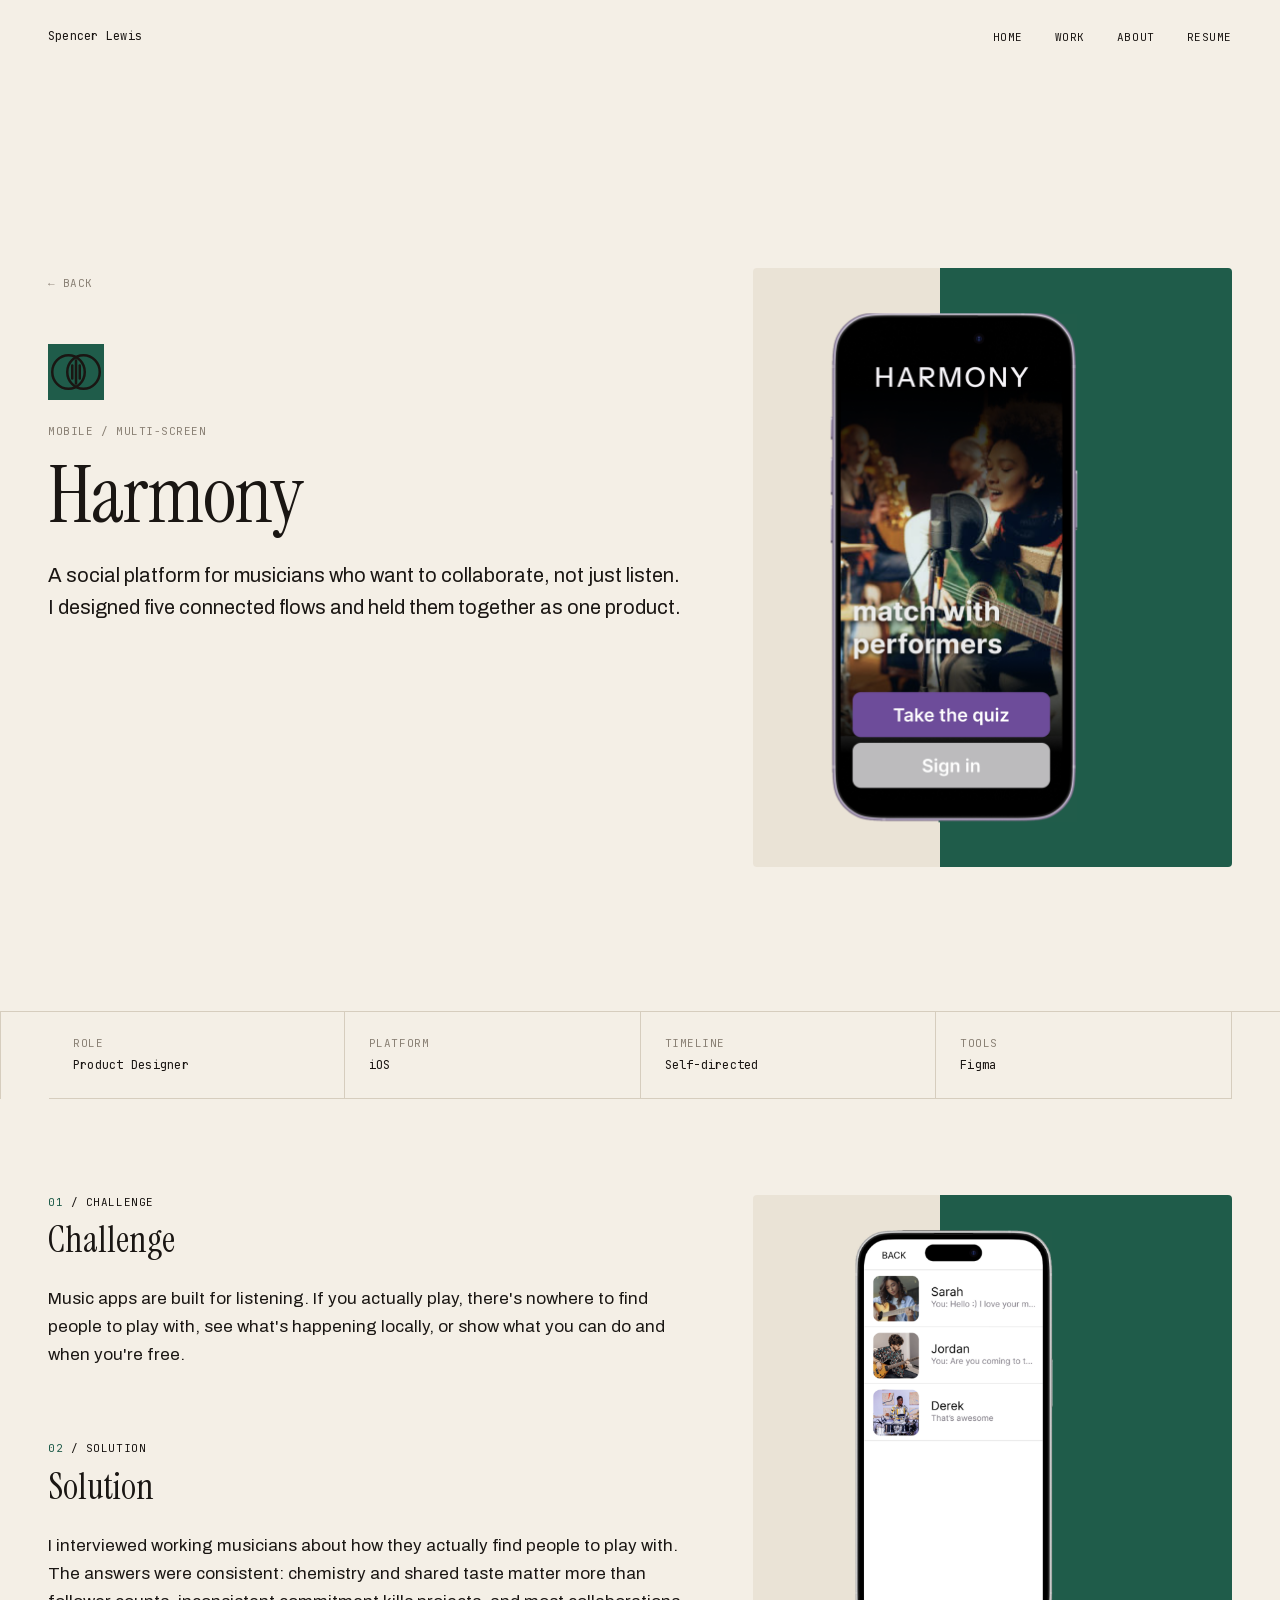
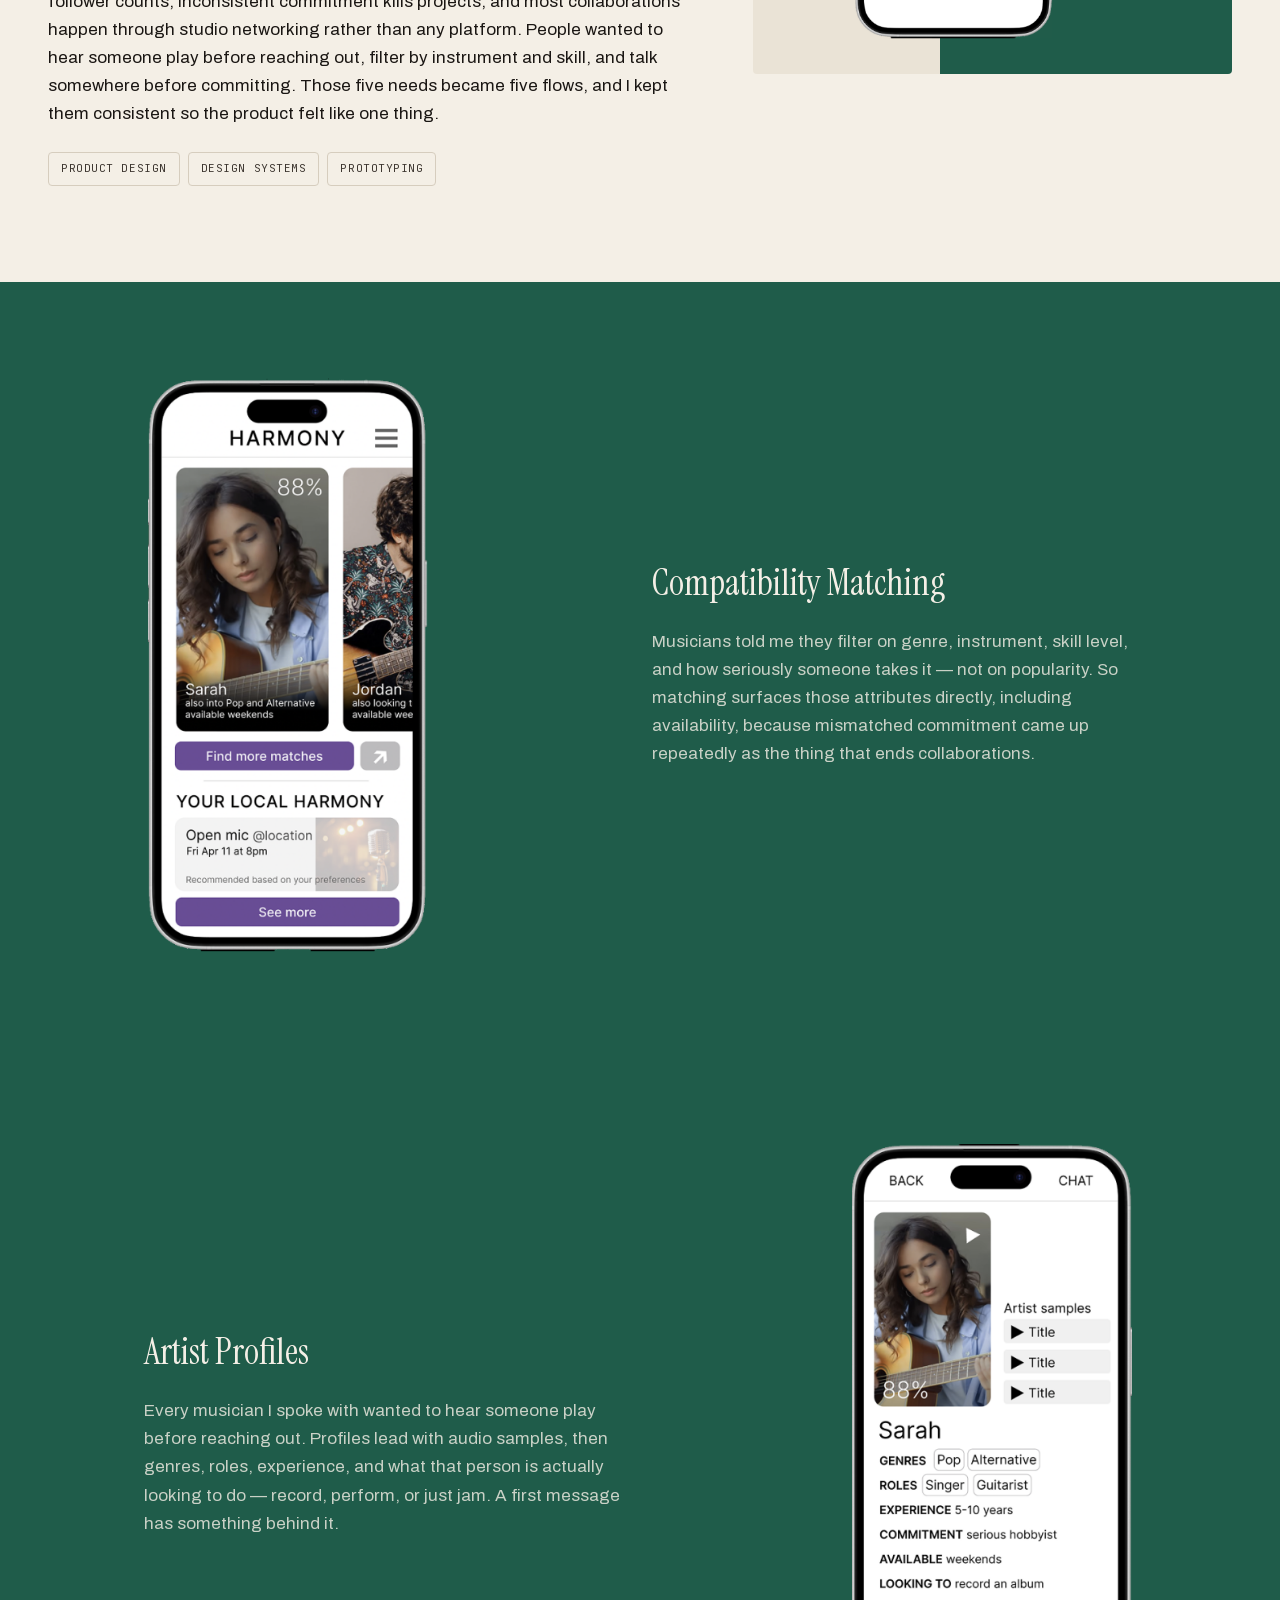
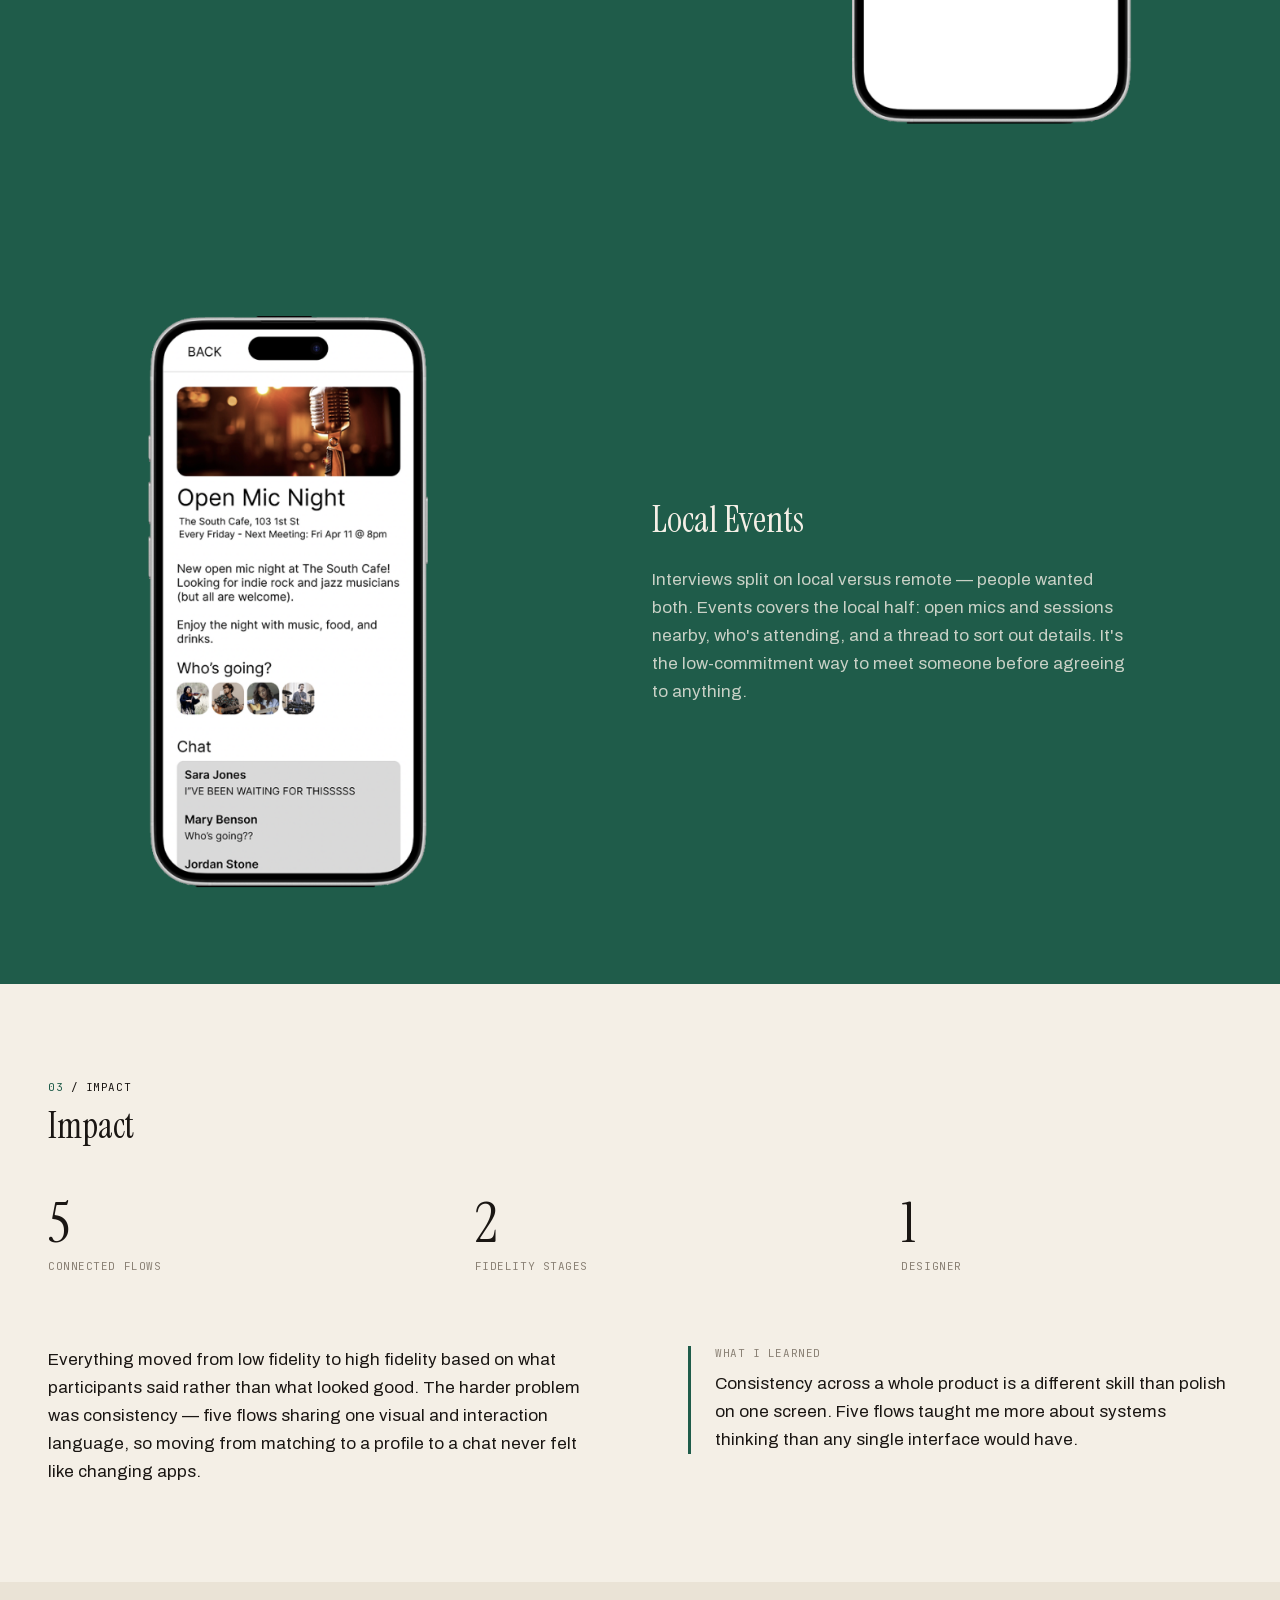
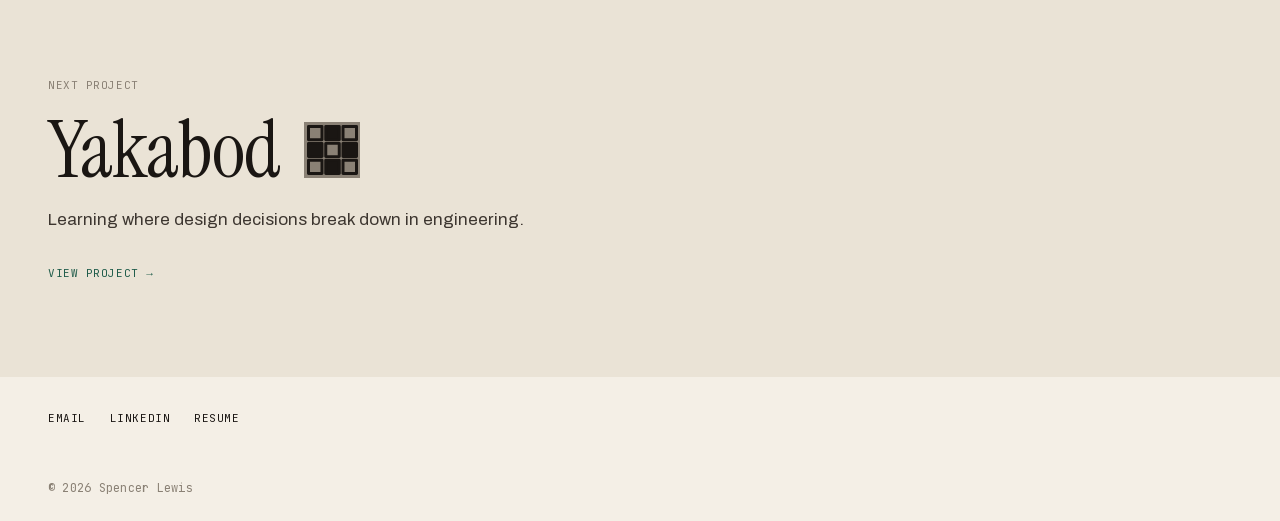
==== commit 7014e22f: "Fix Yakabod Challenge image, Solution-block indent, consolidate Challenge+Solution, build Multimedia" ====
--- a/harmony.html
+++ b/harmony.html
@@ -70,10 +70,7 @@
       <div class="content-section__field two-tone-field">
         <img src="assets/harmony-challenge.png" alt="Harmony matching results screen on a phone" width="590" height="1220" loading="lazy">
       </div>
-    </section>
-
-    <section class="content-section content-section--no-field grid reveal">
-      <div class="content-section__text">
+      <div class="content-section__text content-section__text--solution">
         <p class="section-marker label"><span class="section-marker__num">02</span> / Solution</p>
         <h2 class="content-section__heading h2">Solution</h2>
         <p class="content-section__body body reading-column">I interviewed working musicians about how they actually find people to play with. The answers were consistent: chemistry and shared taste matter more than follower counts, inconsistent commitment kills projects, and most collaborations happen through studio networking rather than any platform. People wanted to hear someone play before reaching out, filter by instrument and skill, and talk somewhere before committing. Those five needs became five flows, and I kept them consistent so the product felt like one thing.</p>
--- a/styles.css
+++ b/styles.css
@@ -993,6 +993,10 @@
   margin-top: var(--space-l);
 }
 
+.content-section__text--solution {
+  margin-top: var(--space-xl);
+}
+
 .chip-list {
   display: flex;
   flex-wrap: wrap;
@@ -1007,10 +1011,17 @@
 
   .content-section__text {
     grid-column: 1 / 8;
+    grid-row: 1;
+  }
+
+  .content-section__text--solution {
+    grid-row: 2;
+    margin-top: var(--space-l);
   }
 
   .content-section__field {
     grid-column: 8 / 13;
+    grid-row: 1 / span 2;
     margin-top: 0;
   }
 }
@@ -1095,6 +1106,7 @@
 
   .feature-band--reverse .feature-band__text {
     grid-column: 1 / 7;
+    padding-left: var(--space-xl);
   }
 }
 
@@ -1232,3 +1244,196 @@
   display: inline-block;
   width: fit-content;
 }
+
+/* ---------------------------------------------------------------- */
+/* Multimedia gallery — distinct page structure (accent: vermillion) */
+/* ---------------------------------------------------------------- */
+
+.gallery-intro {
+  padding-block: 196px var(--space-l);
+  row-gap: 0;
+}
+
+.gallery-intro__back {
+  grid-column: 1 / -1;
+  color: var(--muted);
+}
+
+.gallery-intro__category {
+  grid-column: 1 / -1;
+  color: var(--muted);
+  margin-top: var(--space-m);
+}
+
+.gallery-intro .project-mark {
+  grid-column: 1 / -1;
+  margin-top: var(--space-s);
+}
+
+.gallery-intro__title {
+  grid-column: 1 / -1;
+  color: var(--ink);
+  margin-top: var(--space-s);
+}
+
+.gallery-intro__description {
+  grid-column: 1 / -1;
+  margin-top: var(--space-m);
+}
+
+.details-strip--3 {
+  margin-top: var(--space-l);
+}
+
+@media (min-width: 1200px) {
+  .details-strip--3 {
+    grid-template-columns: repeat(3, 1fr);
+  }
+}
+
+.gallery-label {
+  grid-column: 1 / -1;
+  color: var(--accent);
+}
+
+/* Motion */
+
+.motion {
+  padding-block: var(--space-xl) 0;
+}
+
+.motion__media {
+  grid-column: 1 / -1;
+  margin-top: var(--space-m);
+  aspect-ratio: 16 / 9;
+  overflow: hidden;
+  border-radius: var(--radius-sm);
+}
+
+.motion__media img {
+  width: 100%;
+  height: 100%;
+  object-fit: cover;
+  display: block;
+}
+
+.motion__caption {
+  grid-column: 1 / -1;
+  margin-top: var(--space-m);
+  display: flex;
+  justify-content: space-between;
+  align-items: baseline;
+  gap: var(--space-m);
+  flex-wrap: wrap;
+}
+
+.motion__title {
+  color: var(--ink);
+}
+
+.motion__meta {
+  color: var(--muted);
+}
+
+.motion__description {
+  grid-column: 1 / -1;
+  margin-top: var(--space-s);
+  color: var(--ink-soft);
+}
+
+/* Visual systems triptych */
+
+.visual-systems {
+  padding-block: var(--space-xl) 0;
+}
+
+.triptych {
+  grid-column: 1 / -1;
+  margin-top: var(--space-m);
+  display: grid;
+  grid-template-columns: 1fr;
+  gap: var(--space-l);
+}
+
+.triptych__item {
+  min-width: 0;
+}
+
+.triptych__item img {
+  display: block;
+  width: 100%;
+  height: auto;
+  border: 1px solid var(--border);
+  border-radius: var(--radius-sm);
+}
+
+.triptych__caption {
+  margin-top: var(--space-xs);
+  color: var(--muted);
+}
+
+.visual-systems__description {
+  grid-column: 1 / -1;
+  margin-top: var(--space-m);
+  color: var(--ink-soft);
+}
+
+@media (min-width: 768px) {
+  .triptych {
+    grid-template-columns: repeat(3, 1fr);
+  }
+}
+
+/* Illustration & photography */
+
+.illustration-photo {
+  padding-block: var(--space-xl) var(--space-2xl);
+}
+
+.duo {
+  grid-column: 1 / -1;
+  margin-top: var(--space-m);
+  display: grid;
+  grid-template-columns: 1fr;
+  gap: var(--space-2xl);
+}
+
+.duo__item {
+  min-width: 0;
+}
+
+.duo__item img {
+  display: block;
+  width: 100%;
+  height: auto;
+  border-radius: var(--radius-sm);
+}
+
+.duo__item figcaption {
+  margin-top: var(--space-m);
+}
+
+.duo__title {
+  color: var(--ink);
+}
+
+.duo__meta {
+  color: var(--muted);
+  margin-top: var(--space-2xs);
+}
+
+.duo__description {
+  color: var(--ink-soft);
+  margin-top: var(--space-s);
+}
+
+@media (min-width: 900px) {
+  .duo {
+    grid-template-columns: 3fr 2fr;
+    gap: var(--space-l);
+  }
+
+  .duo__item--offset {
+    margin-top: 64px;
+  }
+}
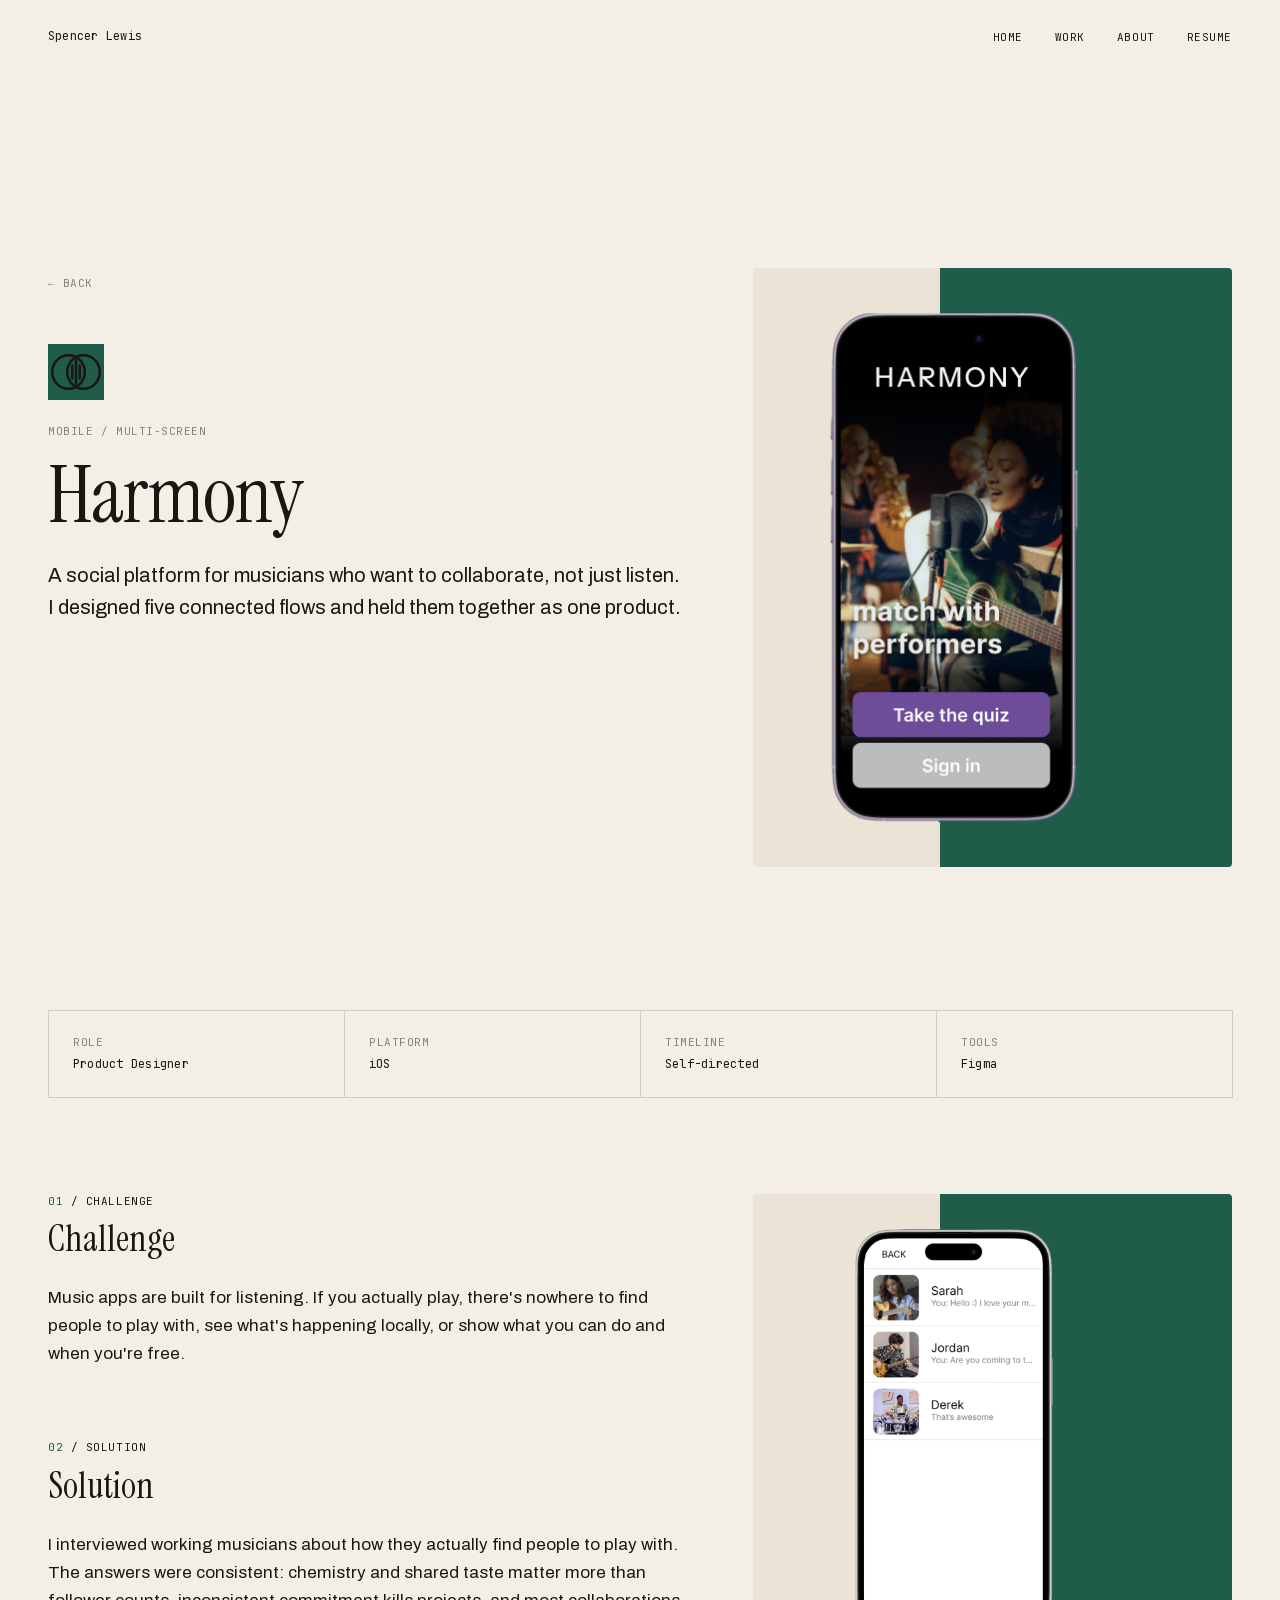
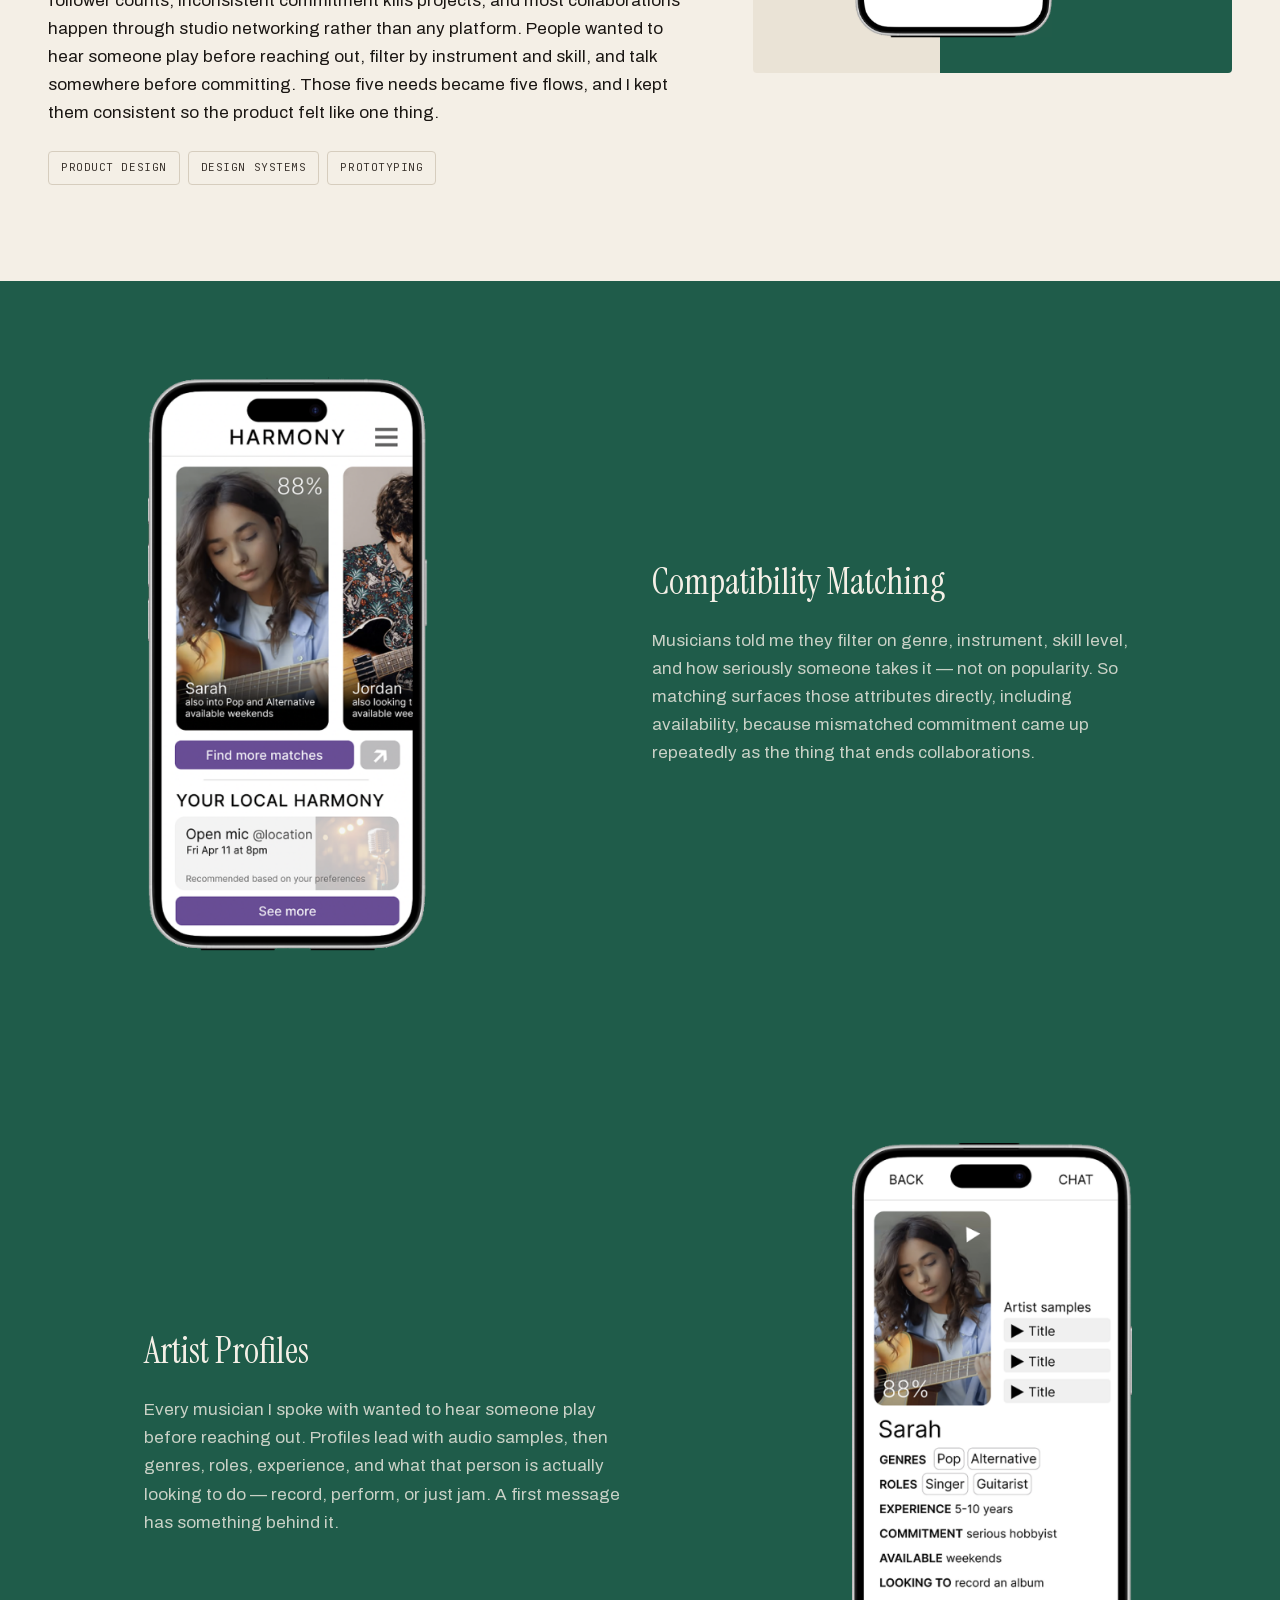
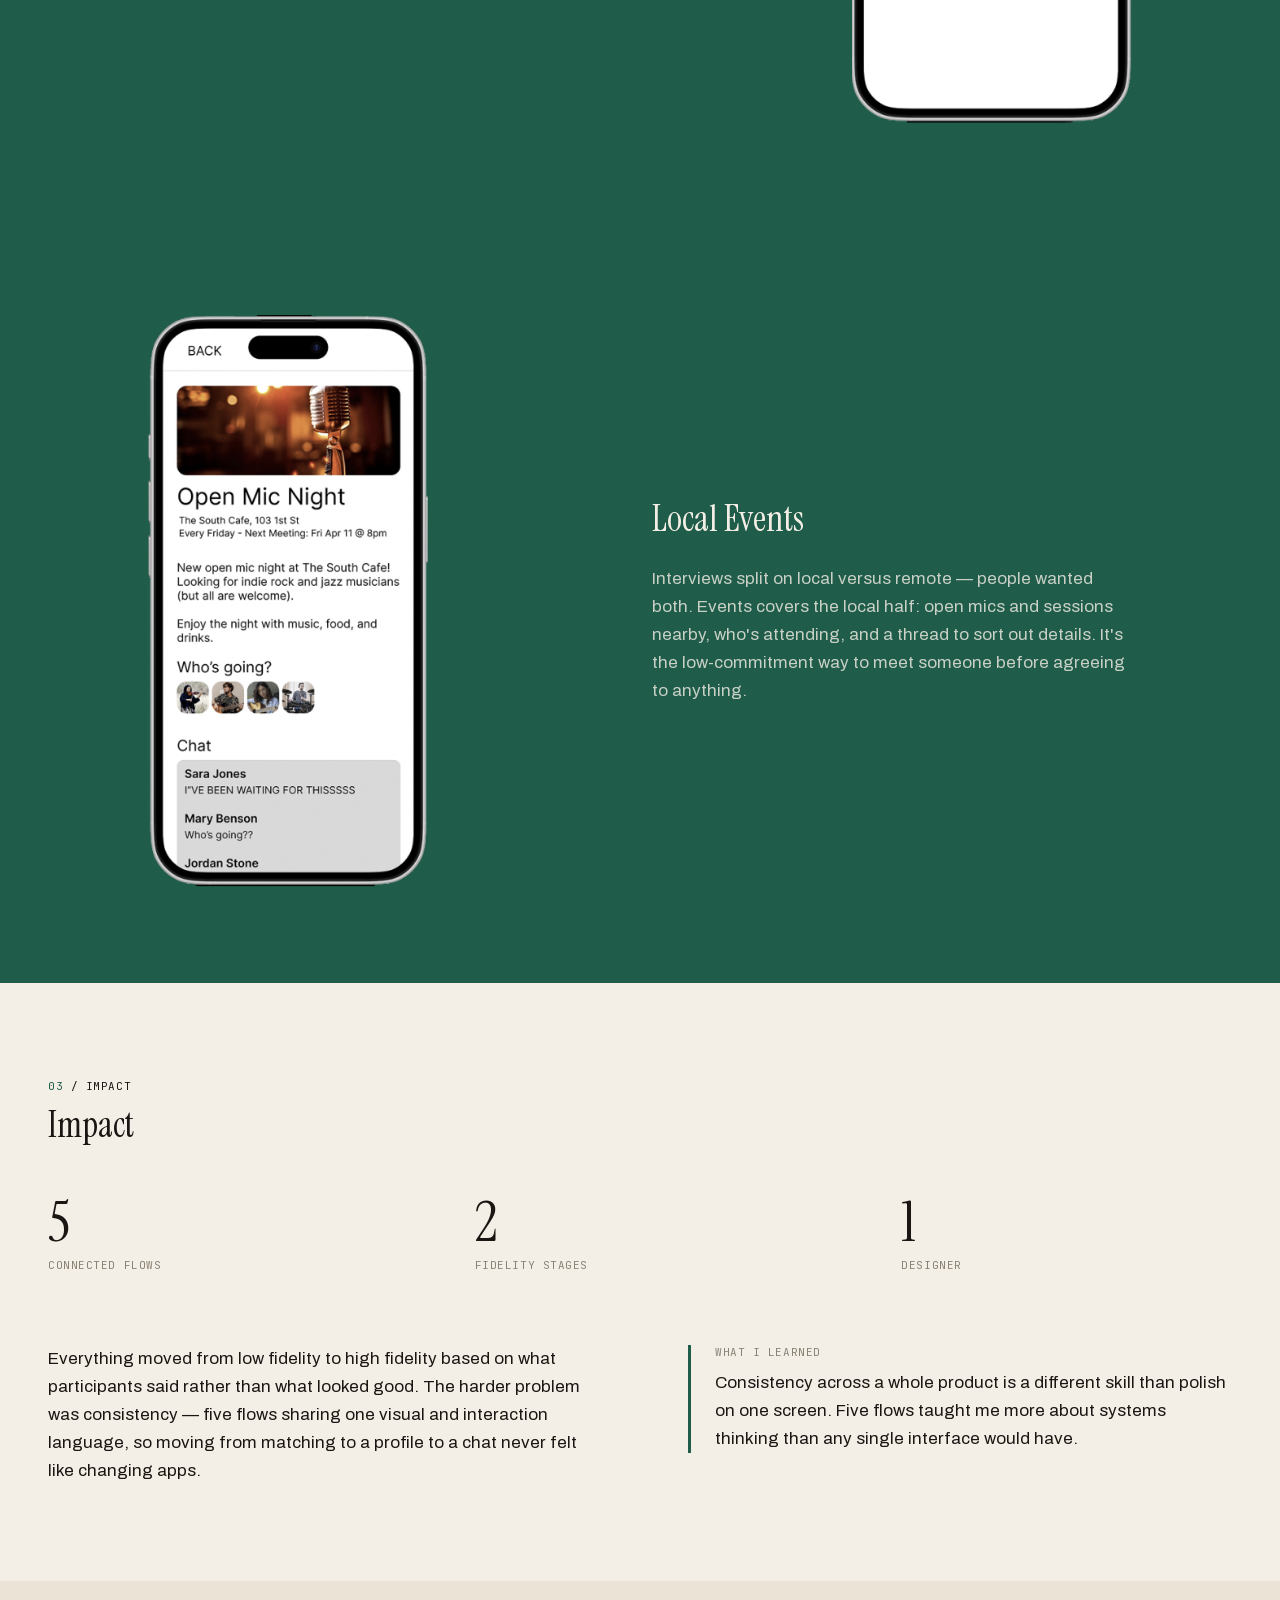
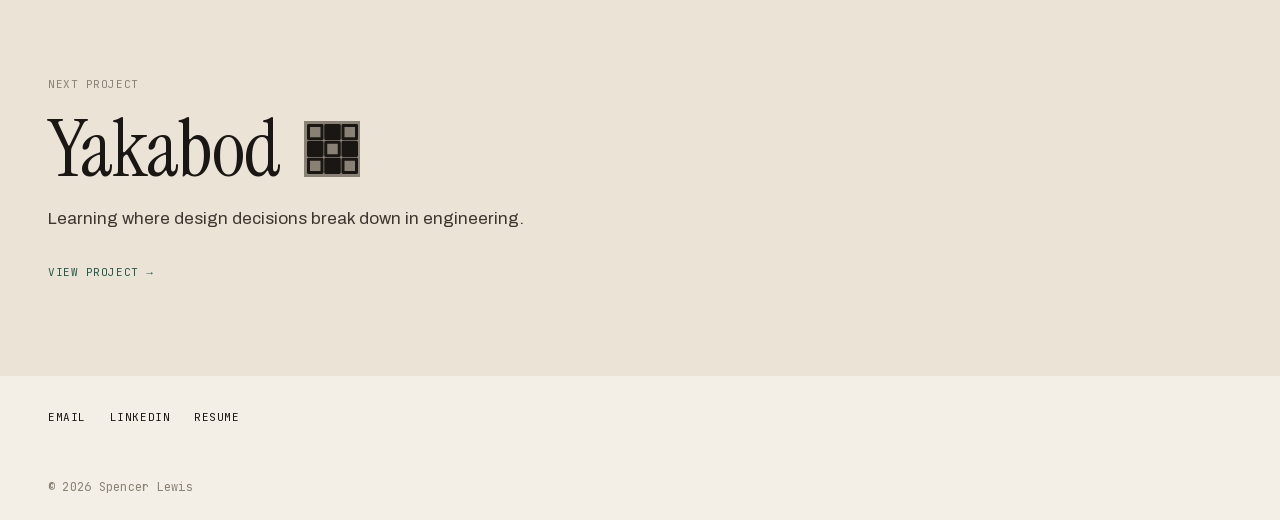
==== commit 087206c3: "Fix resume link to point to Spencer's newer resume Added spencer-lewis-design-resume.pdf (pulled fro" ====
--- a/harmony.html
+++ b/harmony.html
@@ -22,7 +22,7 @@
         <li><a class="label" href="/">Home</a></li>
         <li><a class="label" href="/#work">Work</a></li>
         <li><a class="label" href="/#about">About</a></li>
-        <li><a class="label" href="resume.pdf" target="_blank" rel="noopener">Resume</a></li>
+        <li><a class="label" href="spencer-lewis-design-resume.pdf" target="_blank" rel="noopener">Resume</a></li>
       </ul>
     </div>
   </nav>
@@ -162,7 +162,7 @@
       <ul class="footer__links">
         <li><a class="label" href="mailto:spencerhlewis2003@gmail.com">Email</a></li>
         <li><a class="label" href="https://linkedin.com/in/spencerhlewis" target="_blank" rel="noopener">LinkedIn</a></li>
-        <li><a class="label" href="resume.pdf" target="_blank" rel="noopener">Resume</a></li>
+        <li><a class="label" href="spencer-lewis-design-resume.pdf" target="_blank" rel="noopener">Resume</a></li>
       </ul>
       <p class="footer__copyright meta">© 2026 Spencer Lewis</p>
     </div>
--- a/styles.css
+++ b/styles.css
@@ -524,6 +524,13 @@
   transition: transform 300ms ease-out;
 }
 
+/* Self-contained bone-panel graphics (not a phone mockup meant to
+   straddle the two-tone split) should sit truly centred instead of at
+   the 42% straddle point — see CLAUDE.md, yak-challenge-2.png. */
+.two-tone-field--centered img {
+  left: 50%;
+}
+
 /* ---------------------------------------------------------------- */
 /* Project mark                                                      */
 /* ---------------------------------------------------------------- */
@@ -922,14 +929,12 @@
 .details-strip {
   grid-template-columns: 1fr;
   gap: 0;
-  border-top: 1px solid var(--border);
-  border-left: 1px solid var(--border);
-  margin-top: var(--space-l);
+  margin: var(--space-l) 0 0 1px;
 }
 
 .details-strip__cell {
-  border-right: 1px solid var(--border);
-  border-bottom: 1px solid var(--border);
+  border: 1px solid var(--border);
+  margin: -1px 0 0 -1px;
   padding: var(--space-m);
 }
 
@@ -1308,6 +1313,11 @@
   aspect-ratio: 16 / 9;
   overflow: hidden;
   border-radius: var(--radius-sm);
+  /* multimedia-animation.png is native 882x494 — capping here keeps it at
+     or under 1x so it doesn't upscale/soften; see CLAUDE.md. A higher-res
+     export would be needed to safely go wider or support retina. */
+  max-width: 882px;
+  margin-inline: auto;
 }
 
 .motion__media img {
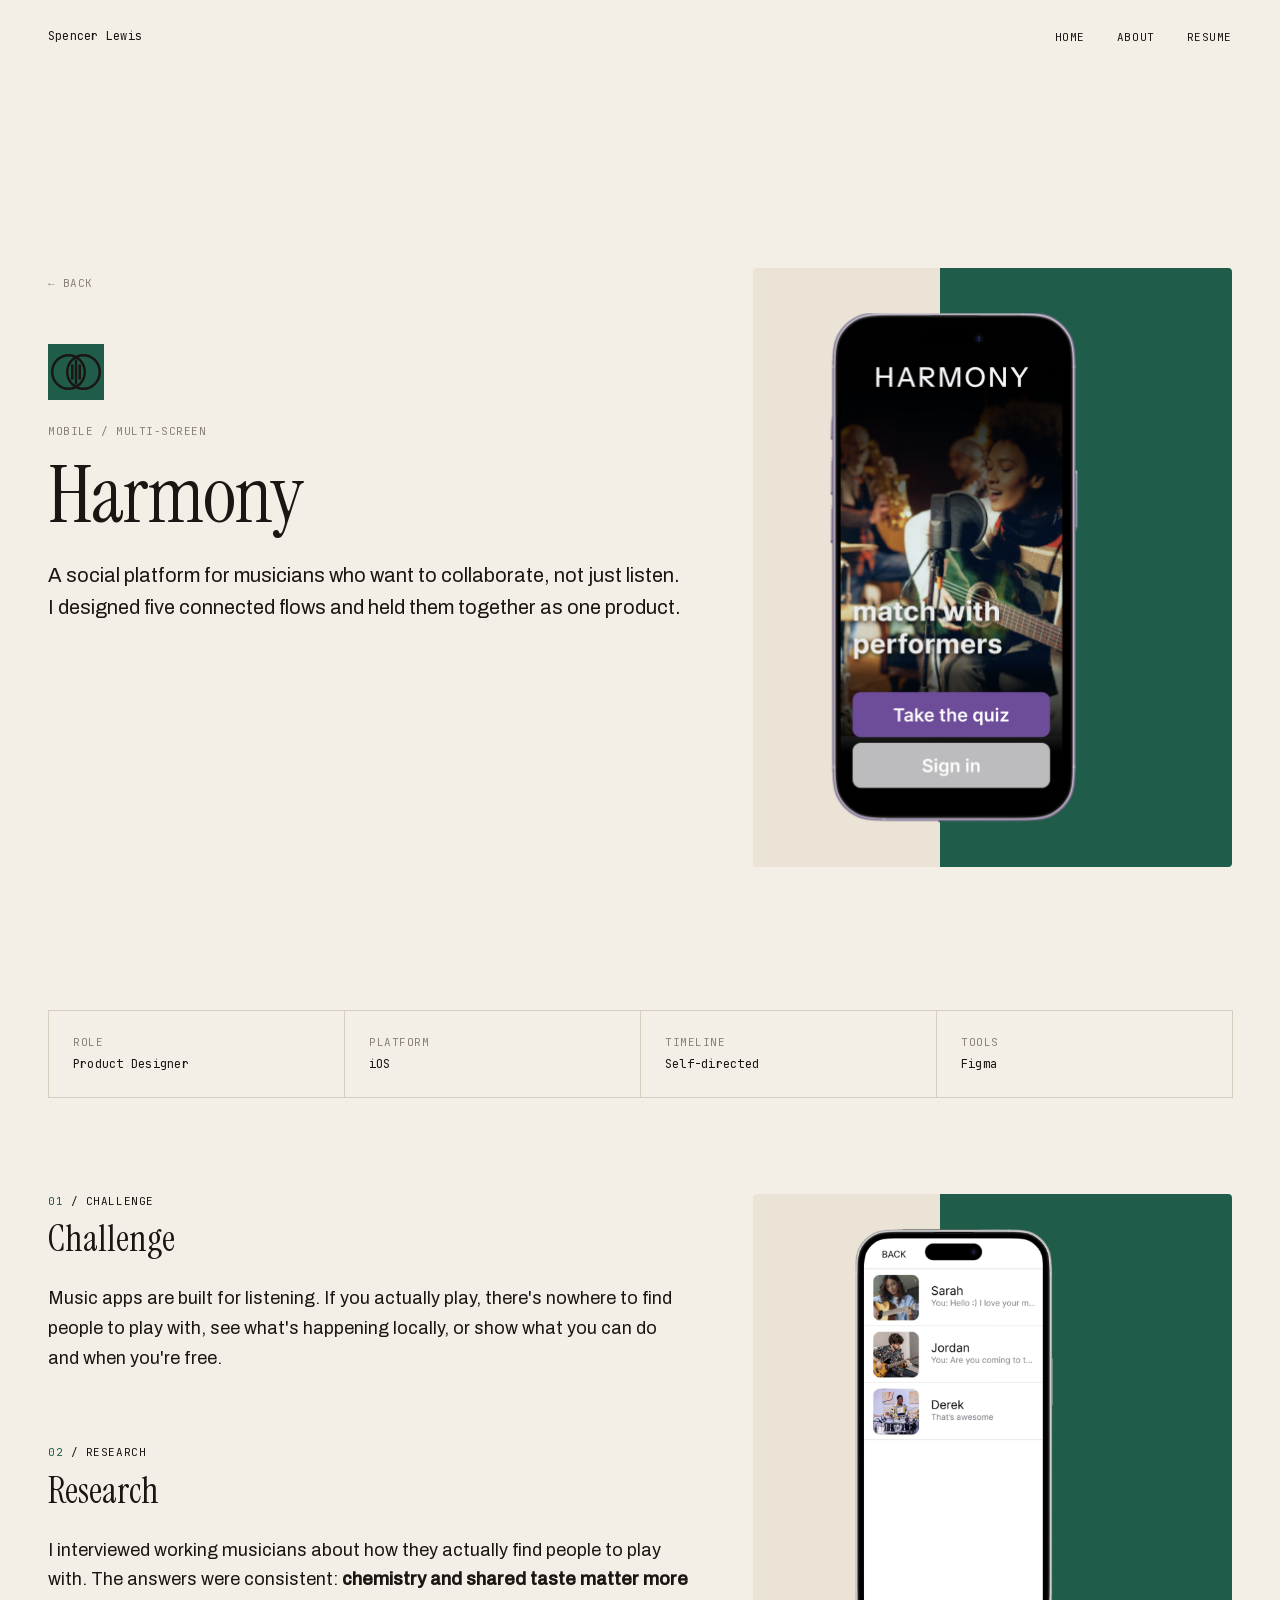
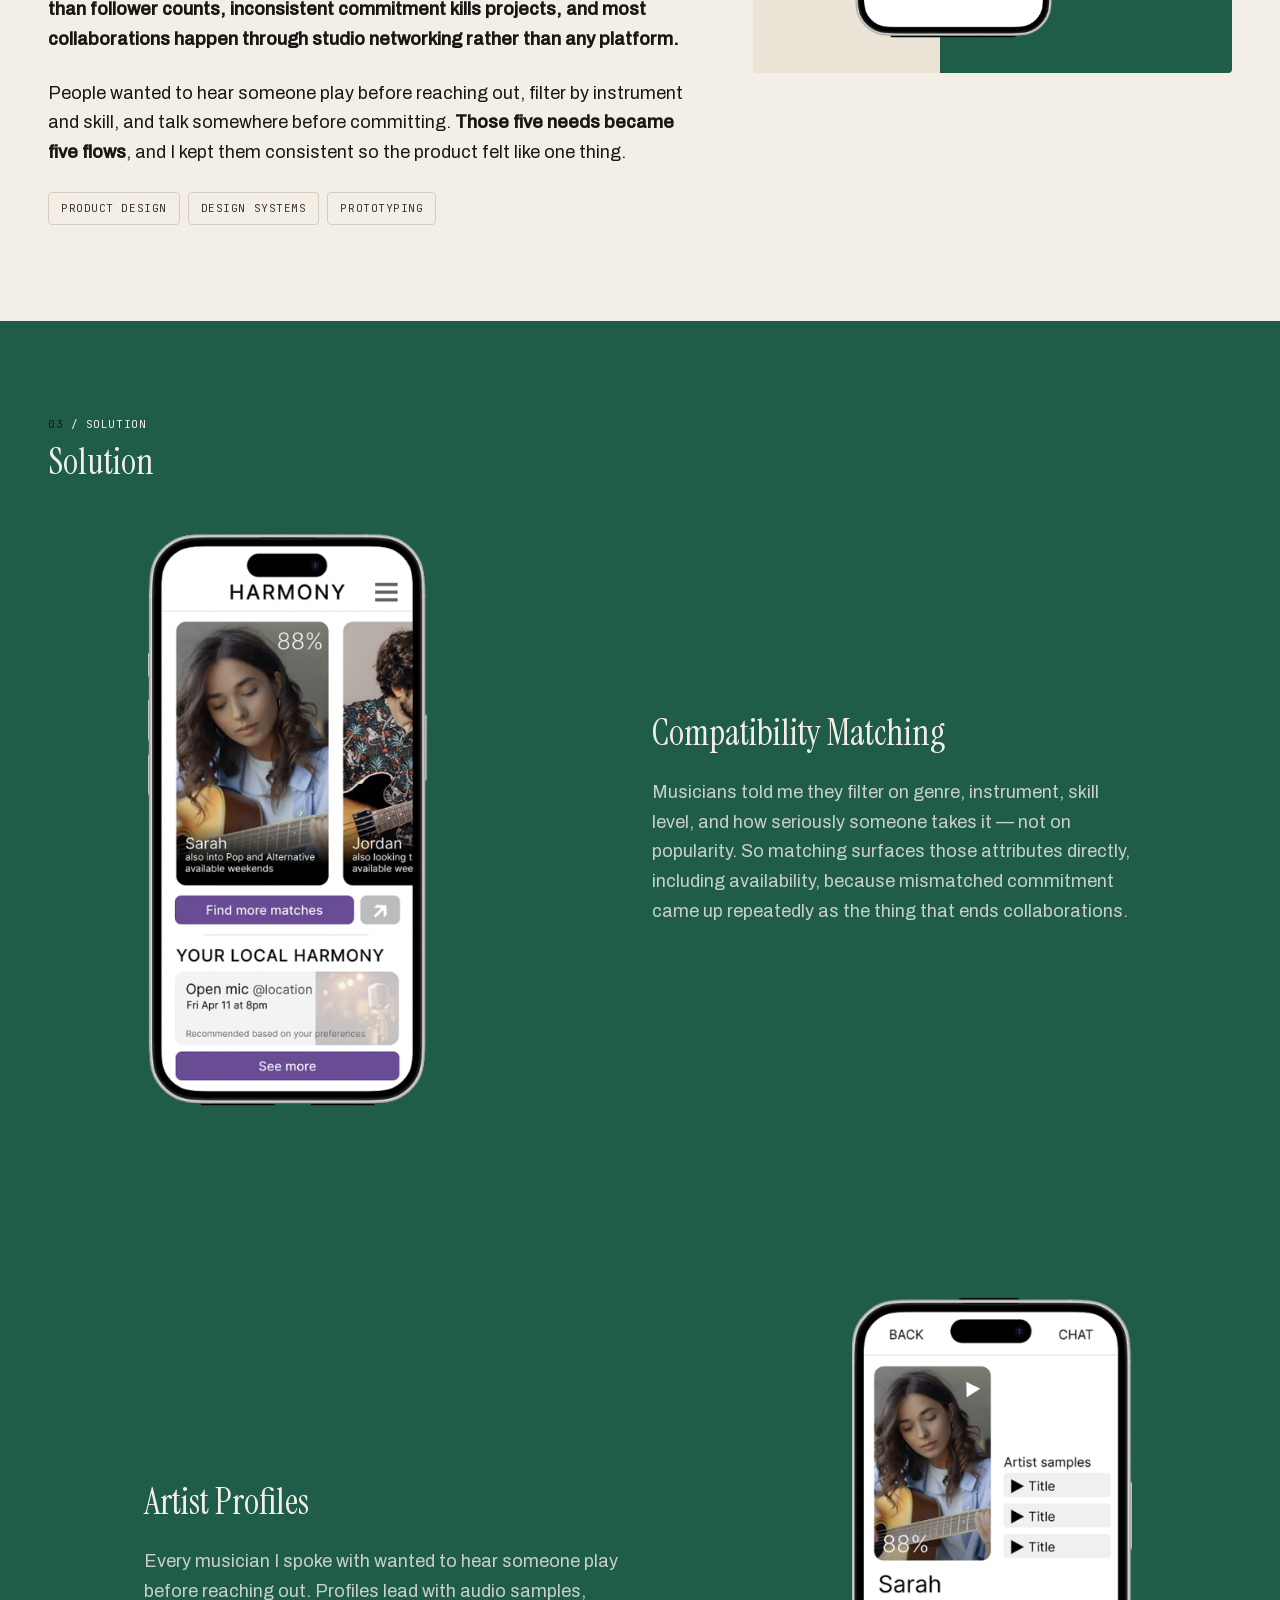
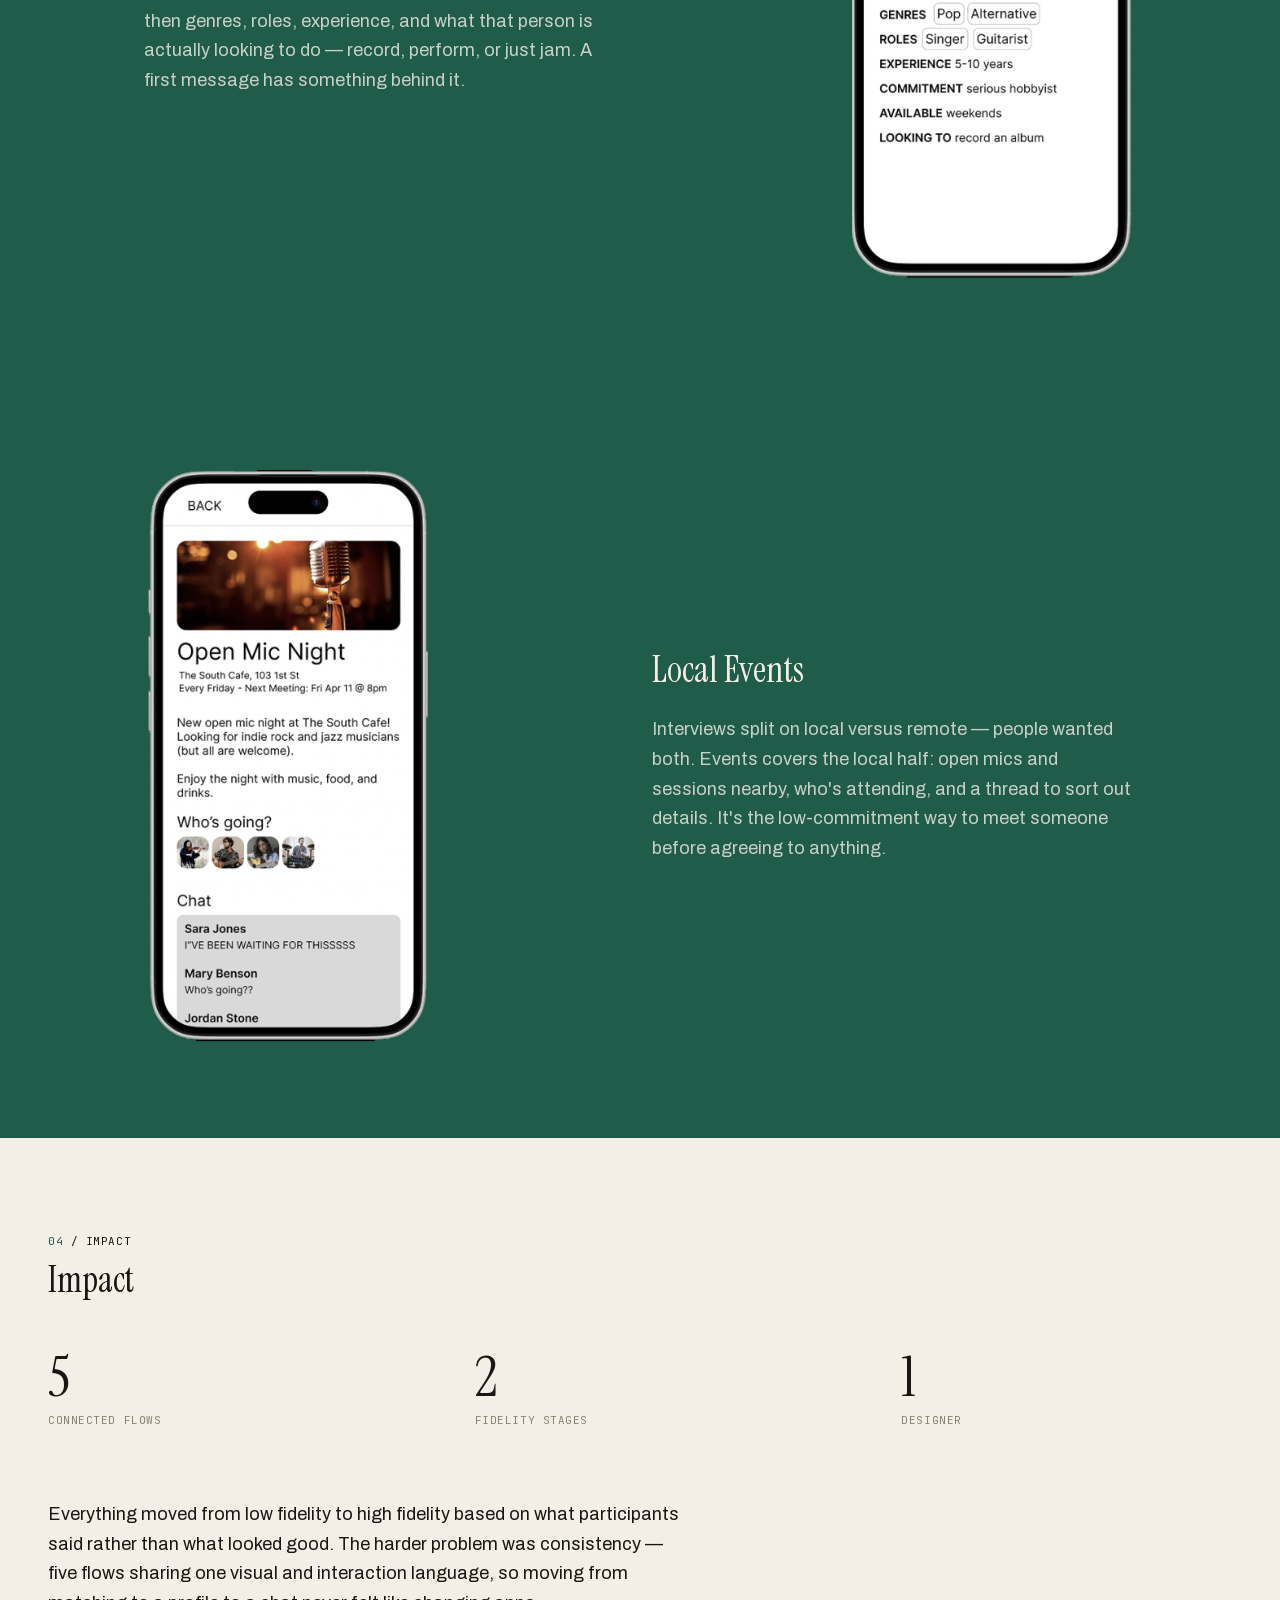
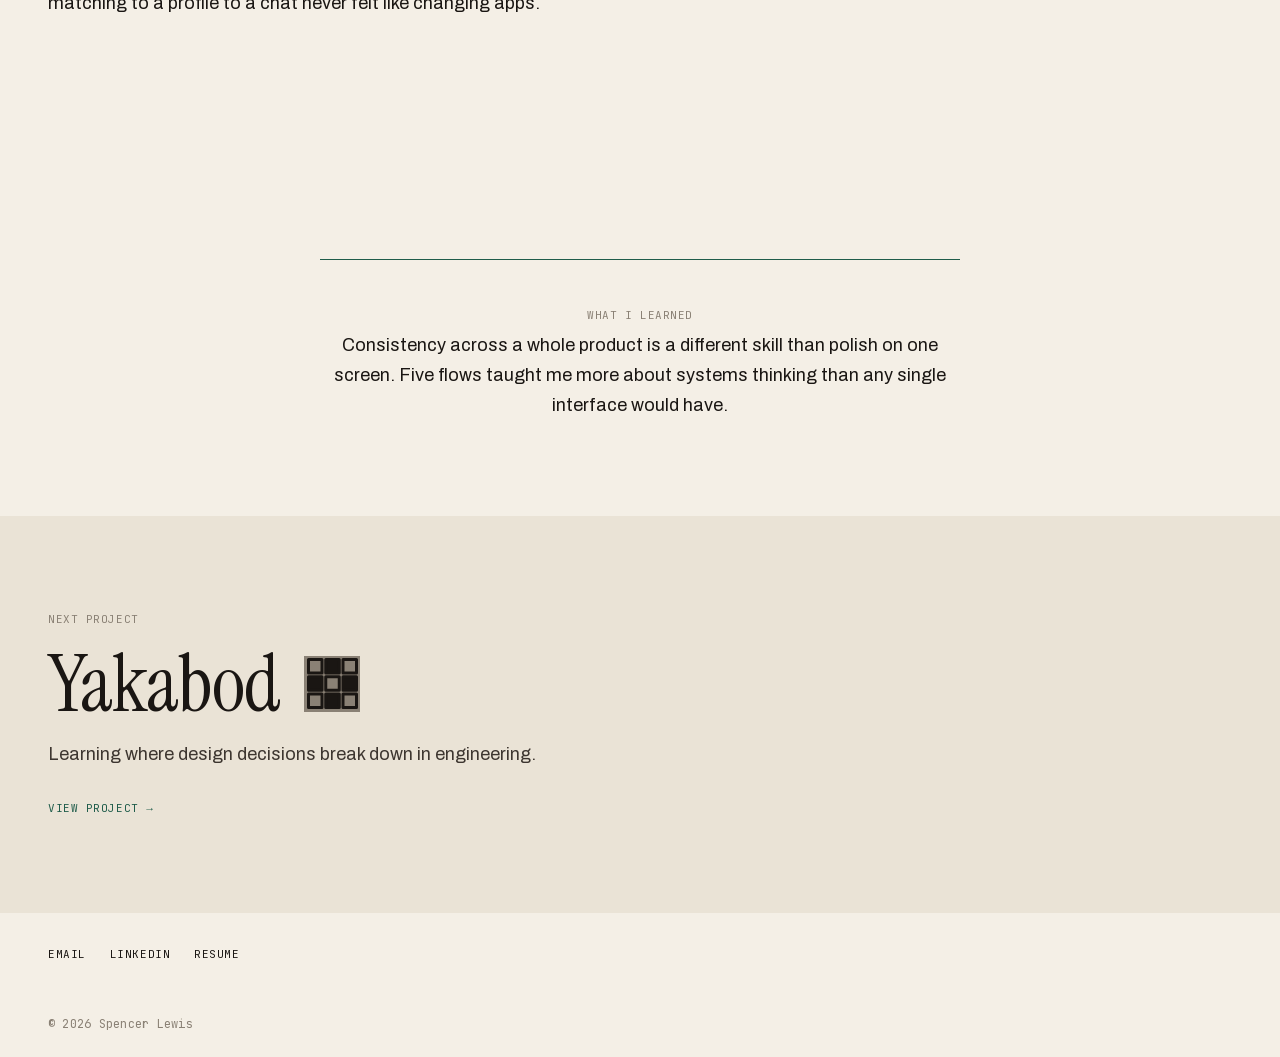
==== commit b342958d: "Konrad-review polish: relabel Solution section, scannability, closing block, Multimedia consistency," ====
--- a/harmony.html
+++ b/harmony.html
@@ -20,7 +20,6 @@
       </button>
       <ul class="nav__links" id="nav-menu">
         <li><a class="label" href="/">Home</a></li>
-        <li><a class="label" href="/#work">Work</a></li>
         <li><a class="label" href="/#about">About</a></li>
         <li><a class="label" href="spencer-lewis-design-resume.pdf" target="_blank" rel="noopener">Resume</a></li>
       </ul>
@@ -70,10 +69,11 @@
       <div class="content-section__field two-tone-field">
         <img src="assets/harmony-challenge.png" alt="Harmony matching results screen on a phone" width="590" height="1220" loading="lazy">
       </div>
-      <div class="content-section__text content-section__text--solution">
-        <p class="section-marker label"><span class="section-marker__num">02</span> / Solution</p>
-        <h2 class="content-section__heading h2">Solution</h2>
-        <p class="content-section__body body reading-column">I interviewed working musicians about how they actually find people to play with. The answers were consistent: chemistry and shared taste matter more than follower counts, inconsistent commitment kills projects, and most collaborations happen through studio networking rather than any platform. People wanted to hear someone play before reaching out, filter by instrument and skill, and talk somewhere before committing. Those five needs became five flows, and I kept them consistent so the product felt like one thing.</p>
+      <div class="content-section__text content-section__text--research">
+        <p class="section-marker label"><span class="section-marker__num">02</span> / Research</p>
+        <h2 class="content-section__heading h2">Research</h2>
+        <p class="content-section__body body reading-column">I interviewed working musicians about how they actually find people to play with. The answers were consistent: <strong>chemistry and shared taste matter more than follower counts, inconsistent commitment kills projects, and most collaborations happen through studio networking rather than any platform.</strong></p>
+        <p class="content-section__body body reading-column">People wanted to hear someone play before reaching out, filter by instrument and skill, and talk somewhere before committing. <strong>Those five needs became five flows</strong>, and I kept them consistent so the product felt like one thing.</p>
         <ul class="chip-list">
           <li class="chip label">Product Design</li>
           <li class="chip label">Design Systems</li>
@@ -83,6 +83,11 @@
     </section>
 
     <section class="feature-bands reveal">
+      <div class="feature-bands__intro">
+        <p class="section-marker label"><span class="section-marker__num">03</span> / Solution</p>
+        <h2 class="feature-bands__heading h2">Solution</h2>
+      </div>
+
       <div class="feature-band">
         <div class="feature-band__media">
           <img src="assets/harmony-match-2.png" alt="Harmony compatibility matching screen on a phone" width="706" height="1448" loading="lazy">
@@ -116,7 +121,7 @@
 
     <section class="impact grid reveal">
       <div class="impact__intro">
-        <p class="section-marker label"><span class="section-marker__num">03</span> / Impact</p>
+        <p class="section-marker label"><span class="section-marker__num">04</span> / Impact</p>
         <h2 class="impact__heading h2">Impact</h2>
       </div>
       <div class="impact__metrics">
@@ -133,12 +138,10 @@
           <p class="metric-block__label label">Designer</p>
         </div>
       </div>
-      <div class="impact__details">
-        <p class="impact__body body">Everything moved from low fidelity to high fidelity based on what participants said rather than what looked good. The harder problem was consistency — five flows sharing one visual and interaction language, so moving from matching to a profile to a chat never felt like changing apps.</p>
-        <div class="learned">
-          <p class="learned__label label">What I Learned</p>
-          <p class="learned__body body">Consistency across a whole product is a different skill than polish on one screen. Five flows taught me more about systems thinking than any single interface would have.</p>
-        </div>
+      <p class="impact__body body">Everything moved from low fidelity to high fidelity based on what participants said rather than what looked good. The harder problem was consistency — five flows sharing one visual and interaction language, so moving from matching to a profile to a chat never felt like changing apps.</p>
+      <div class="learned">
+        <p class="learned__label label">What I Learned</p>
+        <p class="learned__body body">Consistency across a whole product is a different skill than polish on one screen. Five flows taught me more about systems thinking than any single interface would have.</p>
       </div>
     </section>
 
--- a/styles.css
+++ b/styles.css
@@ -826,6 +826,17 @@
 /* project-specific selectors below; content differs only via markup.  */
 /* ================================================================== */
 
+/* Case-study body copy reads slightly larger than the sitewide 17px
+   `.body` default (still capped by `.reading-column`'s 640px) — bumped
+   for the Konrad-review scannability pass. Scoped to `.case-study` so
+   the homepage/About/Multimedia body text, which also uses `.body`,
+   is unaffected. */
+@media (min-width: 768px) {
+  .case-study .body {
+    font-size: 18px;
+  }
+}
+
 /* ---------------------------------------------------------------- */
 /* Scroll reveal (build-spec §4)                                     */
 /* ---------------------------------------------------------------- */
@@ -998,7 +1009,7 @@
   margin-top: var(--space-l);
 }
 
-.content-section__text--solution {
+.content-section__text--research {
   margin-top: var(--space-xl);
 }
 
@@ -1019,7 +1030,7 @@
     grid-row: 1;
   }
 
-  .content-section__text--solution {
+  .content-section__text--research {
     grid-row: 2;
     margin-top: var(--space-l);
   }
@@ -1038,6 +1049,34 @@
 .feature-bands {
   background: var(--accent);
   margin-top: var(--space-xl);
+}
+
+.feature-bands__intro {
+  width: 100%;
+  max-width: 1680px;
+  margin-inline: auto;
+  padding-inline: 24px;
+  padding-top: var(--space-xl);
+  padding-bottom: var(--space-l);
+}
+
+.feature-bands__intro .section-marker {
+  color: var(--bone);
+}
+
+.feature-bands__intro .section-marker__num {
+  color: var(--ink);
+}
+
+.feature-bands__heading {
+  color: var(--bone);
+  margin-top: var(--space-xs);
+}
+
+/* the first band's own top padding is redundant once the intro block
+   above it has already provided the section's opening space */
+.feature-bands__intro + .feature-band {
+  padding-top: 0;
 }
 
 .feature-band {
@@ -1082,12 +1121,20 @@
     gap: 20px;
     padding-inline: 48px;
   }
+
+  .feature-bands__intro {
+    padding-inline: 48px;
+  }
 }
 
 @media (min-width: 1200px) {
   .feature-band {
     grid-template-columns: repeat(12, 1fr);
     gap: 24px;
+    padding-inline: clamp(24px, 4vw, 48px);
+  }
+
+  .feature-bands__intro {
     padding-inline: clamp(24px, 4vw, 48px);
   }
 
@@ -1153,20 +1200,23 @@
   margin-top: var(--space-xs);
 }
 
-.impact__details {
-  grid-column: 1 / -1;
-  margin-top: var(--space-m);
-}
-
 .impact__body {
+  grid-column: 1 / -1;
   max-width: 640px;
-}
-
+  margin-top: var(--space-m);
+}
+
+/* Closing block — the conclusion of the case study, so it's promoted to
+   a full-width, centred statement rather than a sidebar footnote. See
+   CLAUDE.md ("What I Learned" placement) for the template-level change. */
 .learned {
-  margin-top: var(--space-l);
-  border-left: 3px solid var(--accent);
-  padding-left: var(--space-m);
+  grid-column: 1 / -1;
   max-width: 640px;
+  margin-inline: auto;
+  margin-top: var(--space-2xl);
+  padding-top: var(--space-l);
+  border-top: 1px solid var(--accent);
+  text-align: center;
 }
 
 .learned__label {
@@ -1175,7 +1225,6 @@
 
 .learned__body {
   margin-top: var(--space-xs);
-  font-size: 17px;
 }
 
 @media (min-width: 768px) {
@@ -1193,19 +1242,6 @@
   }
 }
 
-@media (min-width: 1200px) {
-  .impact__details {
-    display: grid;
-    grid-template-columns: 1fr 1fr;
-    column-gap: var(--space-xl);
-    align-items: start;
-  }
-
-  .learned {
-    margin-top: 0;
-  }
-}
-
 /* ---------------------------------------------------------------- */
 /* Next project                                                      */
 /* ---------------------------------------------------------------- */
@@ -1272,7 +1308,7 @@
 
 .gallery-intro .project-mark {
   grid-column: 1 / -1;
-  margin-top: var(--space-s);
+  margin-top: var(--space-l);
 }
 
 .gallery-intro__title {
@@ -1330,11 +1366,6 @@
 .motion__caption {
   grid-column: 1 / -1;
   margin-top: var(--space-m);
-  display: flex;
-  justify-content: space-between;
-  align-items: baseline;
-  gap: var(--space-m);
-  flex-wrap: wrap;
 }
 
 .motion__title {
@@ -1343,6 +1374,7 @@
 
 .motion__meta {
   color: var(--muted);
+  margin-top: var(--space-2xs);
 }
 
 .motion__description {
@@ -1377,8 +1409,13 @@
   border-radius: var(--radius-sm);
 }
 
-.triptych__caption {
-  margin-top: var(--space-xs);
+.triptych__title {
+  margin-top: var(--space-s);
+  color: var(--ink);
+}
+
+.triptych__meta {
+  margin-top: var(--space-2xs);
   color: var(--muted);
 }
 
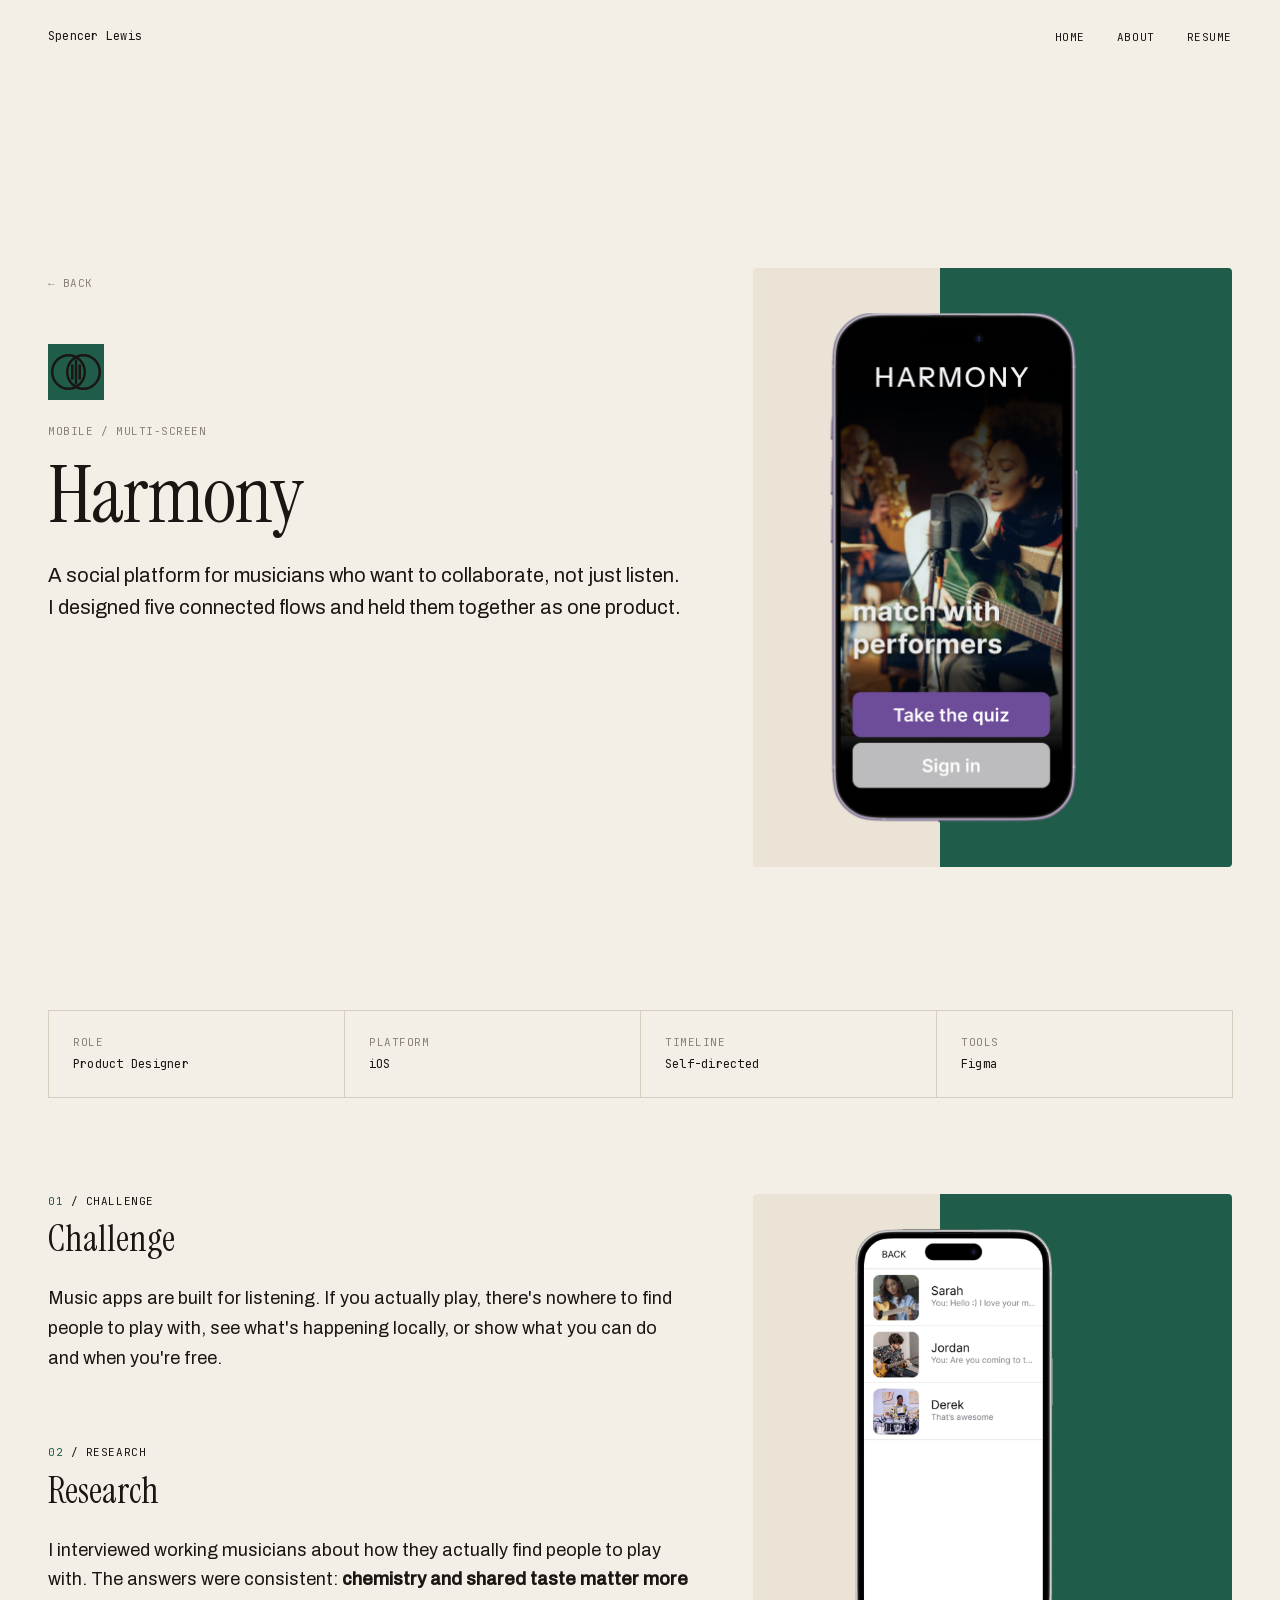
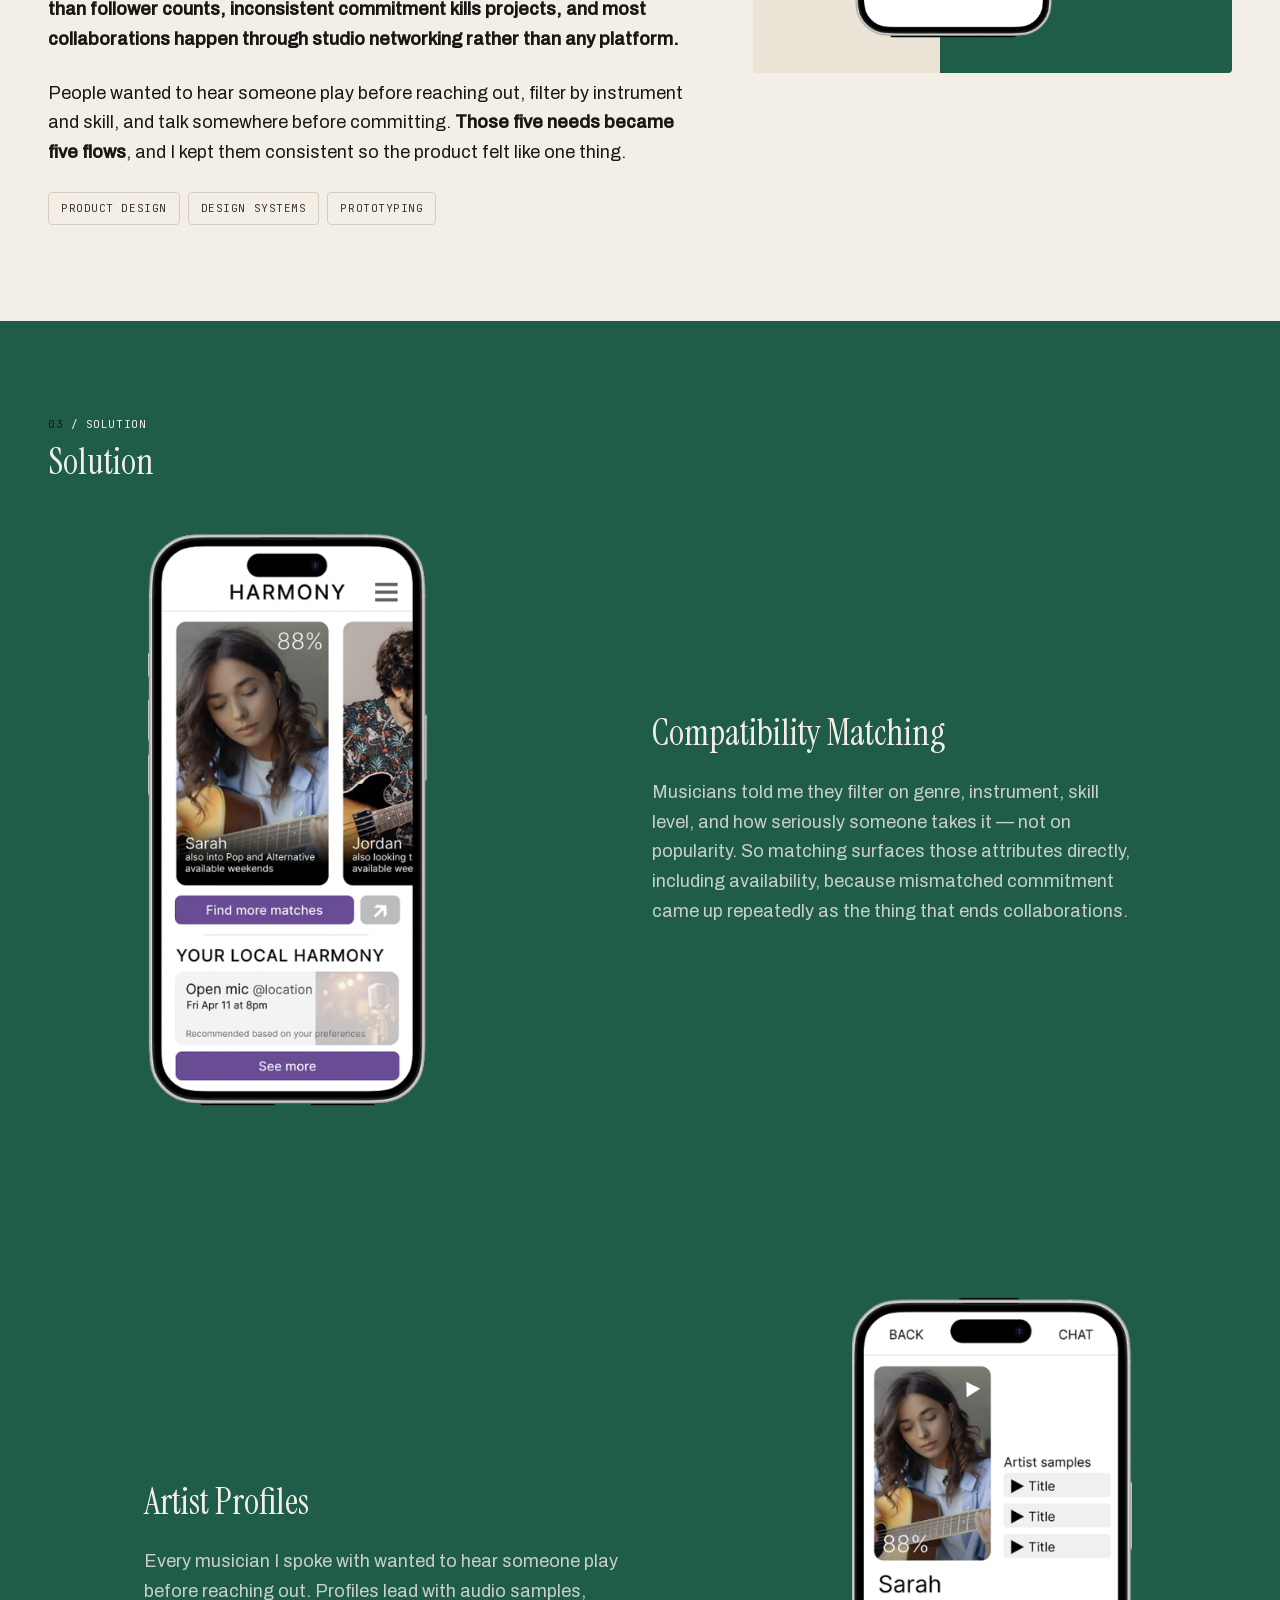
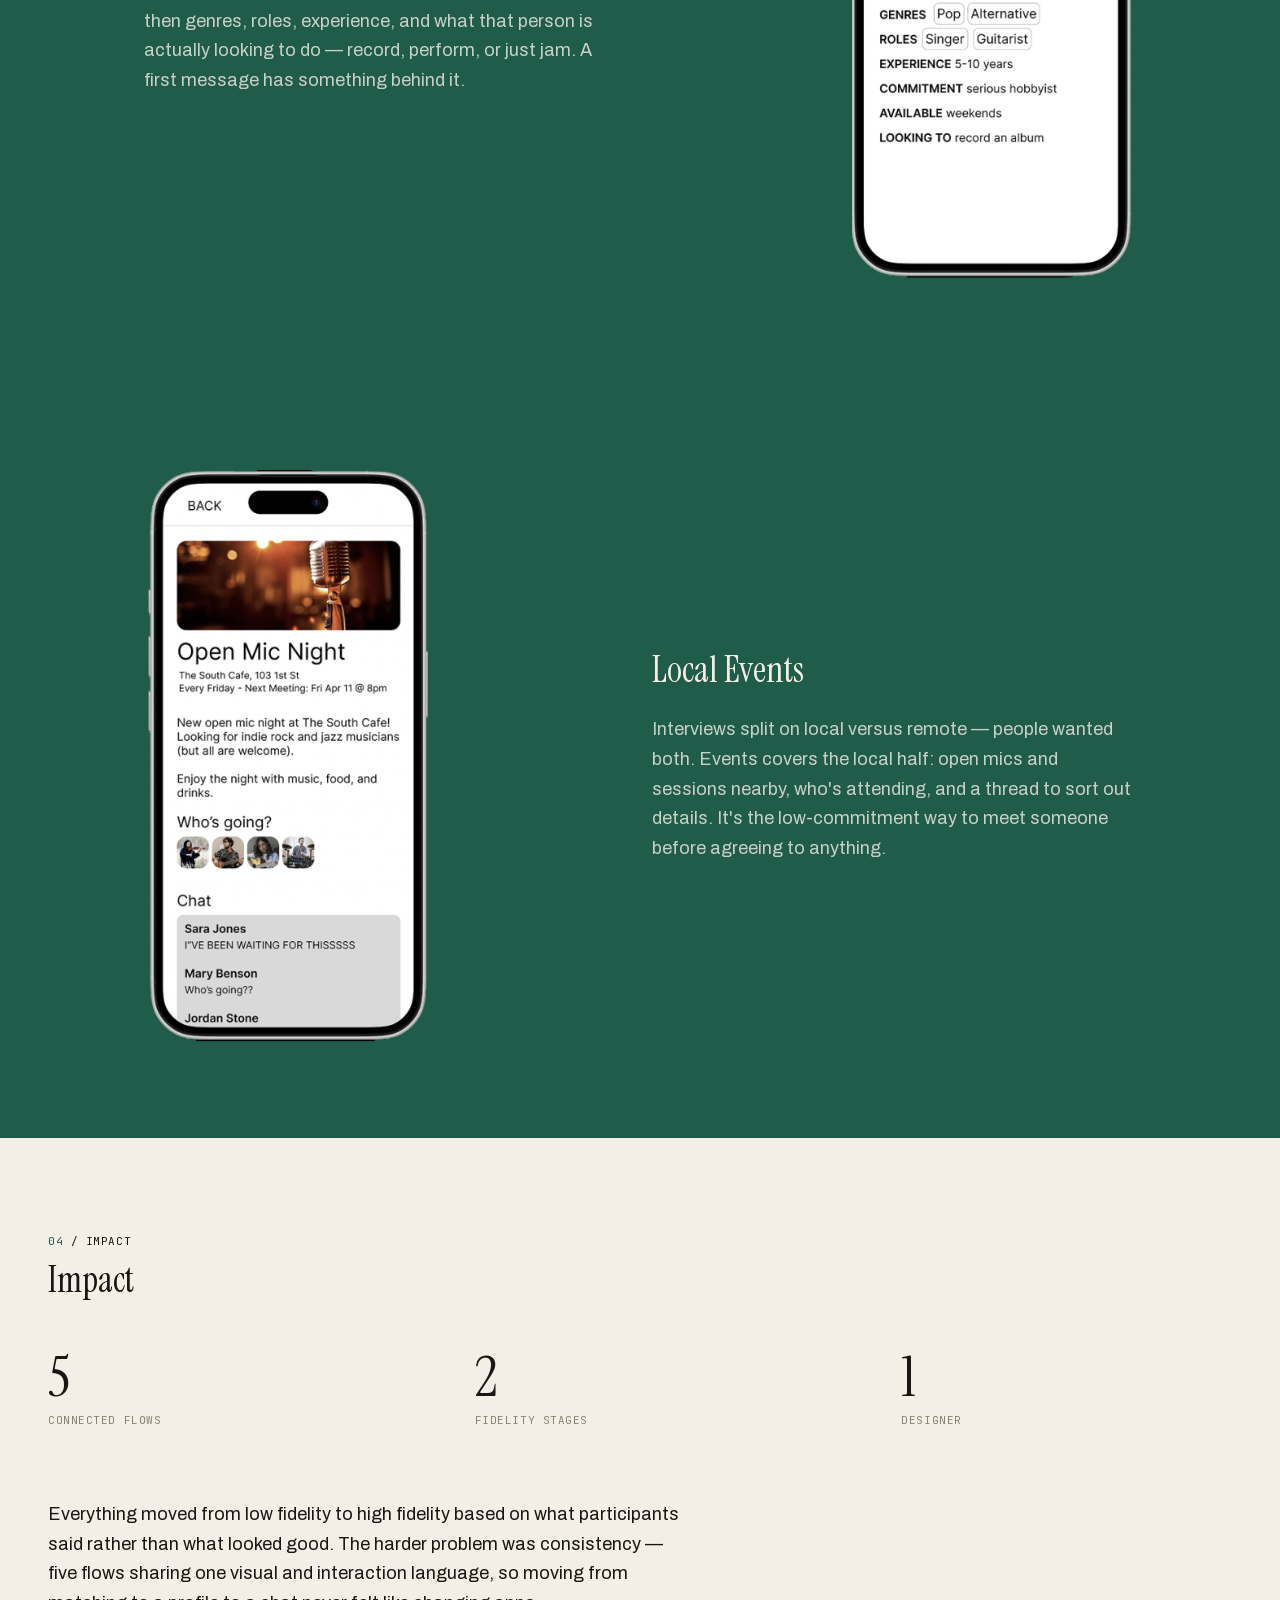
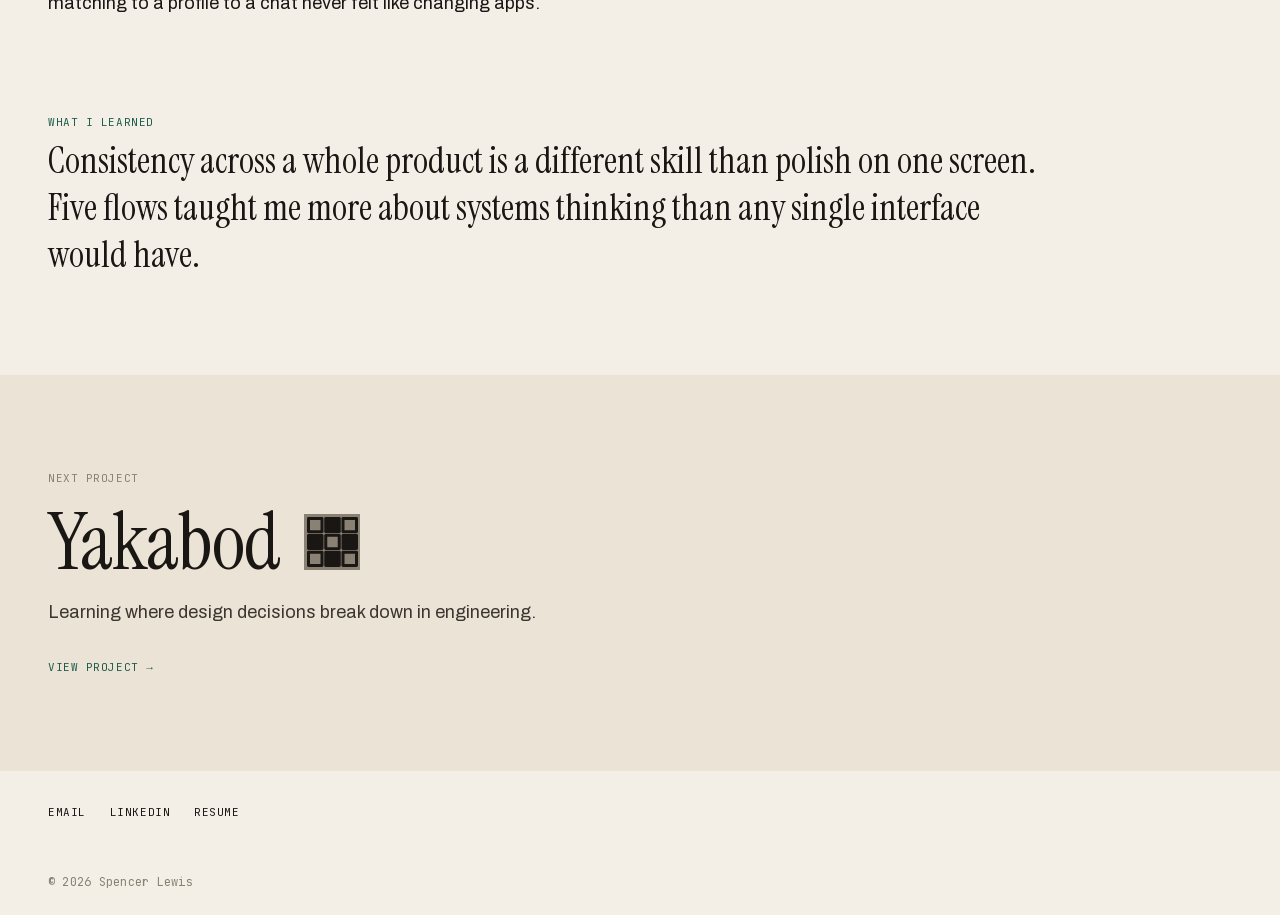
==== commit 43633d0d: "Restyle "What I Learned" as a large serif closing statement Removed the bordered-callout treatment e" ====
--- a/harmony.html
+++ b/harmony.html
@@ -141,7 +141,7 @@
       <p class="impact__body body">Everything moved from low fidelity to high fidelity based on what participants said rather than what looked good. The harder problem was consistency — five flows sharing one visual and interaction language, so moving from matching to a profile to a chat never felt like changing apps.</p>
       <div class="learned">
         <p class="learned__label label">What I Learned</p>
-        <p class="learned__body body">Consistency across a whole product is a different skill than polish on one screen. Five flows taught me more about systems thinking than any single interface would have.</p>
+        <p class="learned__body">Consistency across a whole product is a different skill than polish on one screen. Five flows taught me more about systems thinking than any single interface would have.</p>
       </div>
     </section>
 
--- a/styles.css
+++ b/styles.css
@@ -1206,25 +1206,39 @@
   margin-top: var(--space-m);
 }
 
-/* Closing block — the conclusion of the case study, so it's promoted to
-   a full-width, centred statement rather than a sidebar footnote. See
-   CLAUDE.md ("What I Learned" placement) for the template-level change. */
+/* Closing block — the conclusion of the case study, read as a large
+   serif statement rather than a bordered callout. Left-aligned, same
+   left edge as the paragraph above; wider than the 640px reading
+   column (this is a short, large-type statement, not body copy) but
+   never edge to edge. No border/rule/panel — the accent lives only in
+   the eyebrow label, same as every other section marker on the page.
+   See CLAUDE.md ("What I Learned") for the template-level history. */
 .learned {
   grid-column: 1 / -1;
-  max-width: 640px;
-  margin-inline: auto;
-  margin-top: var(--space-2xl);
-  padding-top: var(--space-l);
-  border-top: 1px solid var(--accent);
-  text-align: center;
+  max-width: 1000px;
+  /* .impact's own row-gap contributes --space-l between grid rows
+     already; this adds the remainder so the total gap from the
+     paragraph above reads as a full --space-xl, not a stacked sum. */
+  margin-top: var(--space-l);
 }
 
 .learned__label {
-  color: var(--muted);
+  color: var(--accent);
 }
 
 .learned__body {
+  font-family: "Instrument Serif", serif;
+  font-weight: 400;
+  font-size: 28px;
+  line-height: 1.3;
+  color: var(--ink);
   margin-top: var(--space-xs);
+}
+
+@media (min-width: 768px) {
+  .learned__body {
+    font-size: 36px;
+  }
 }
 
 @media (min-width: 768px) {
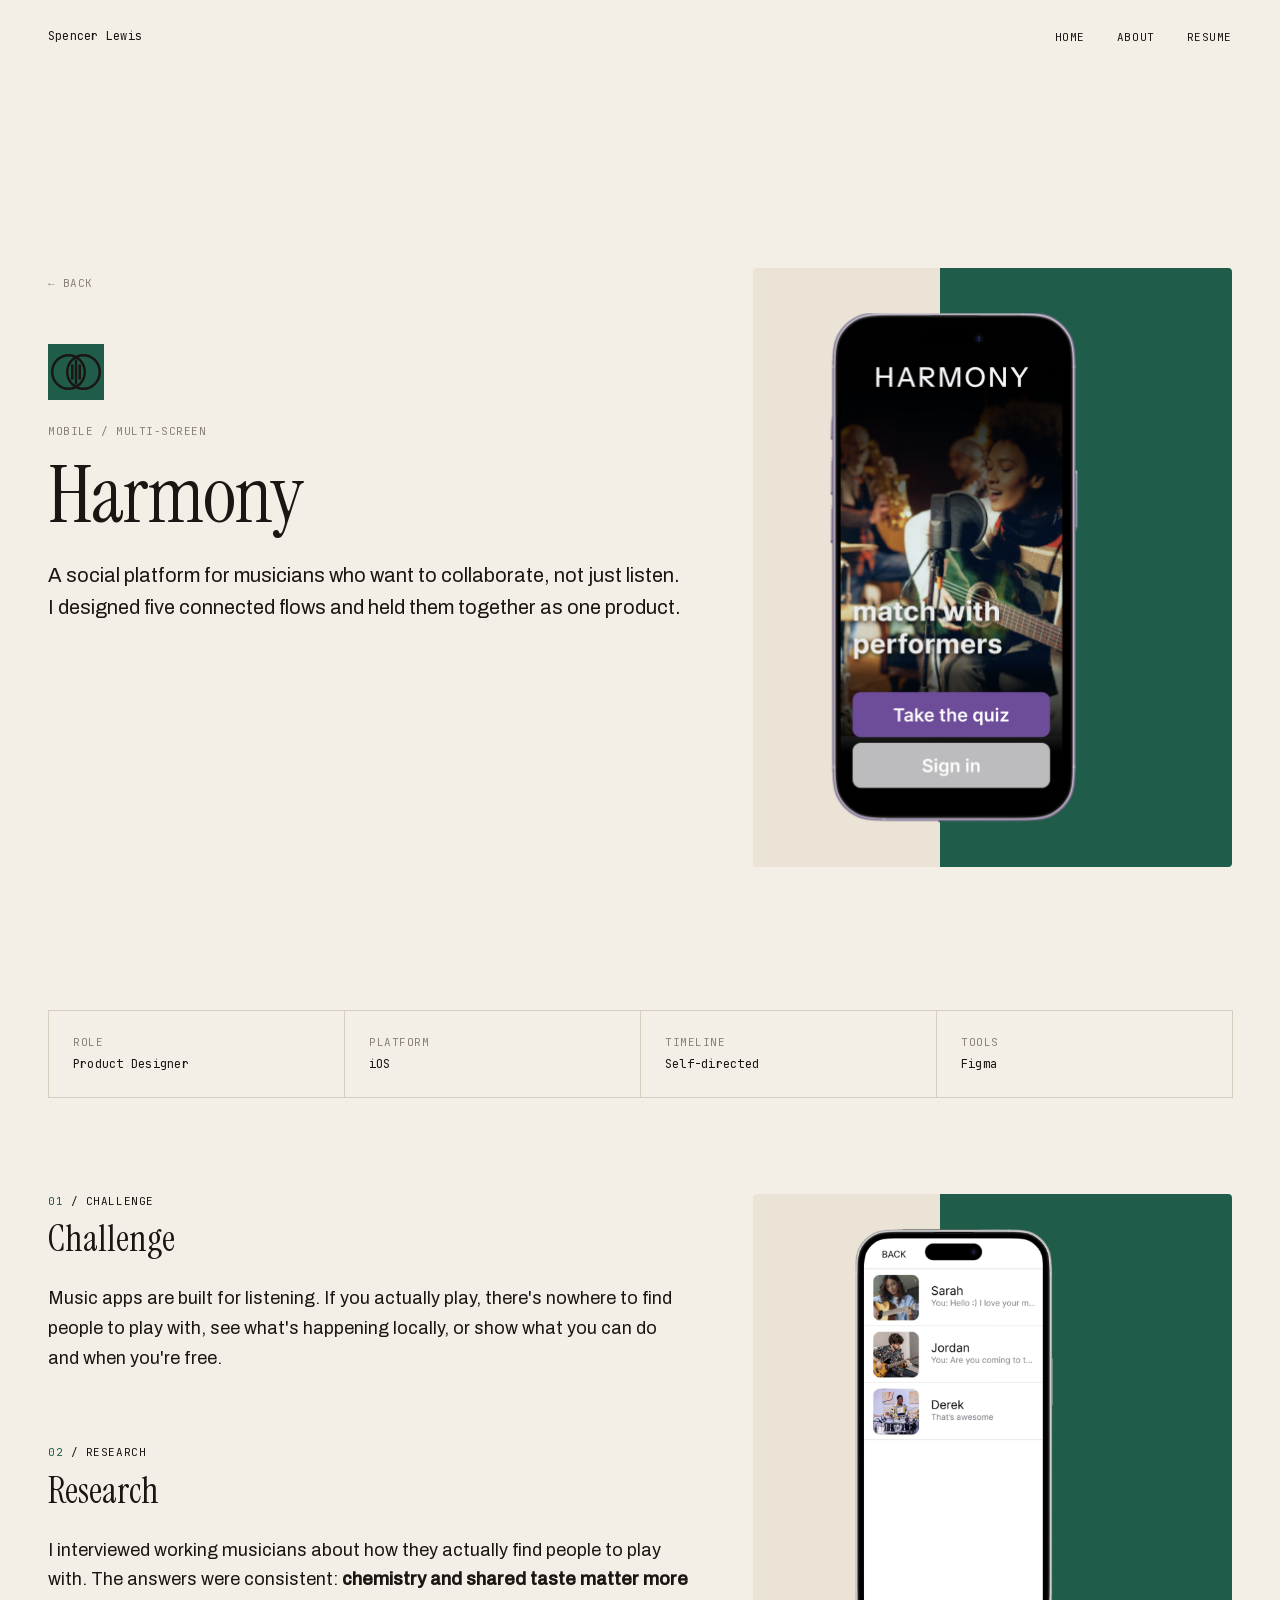
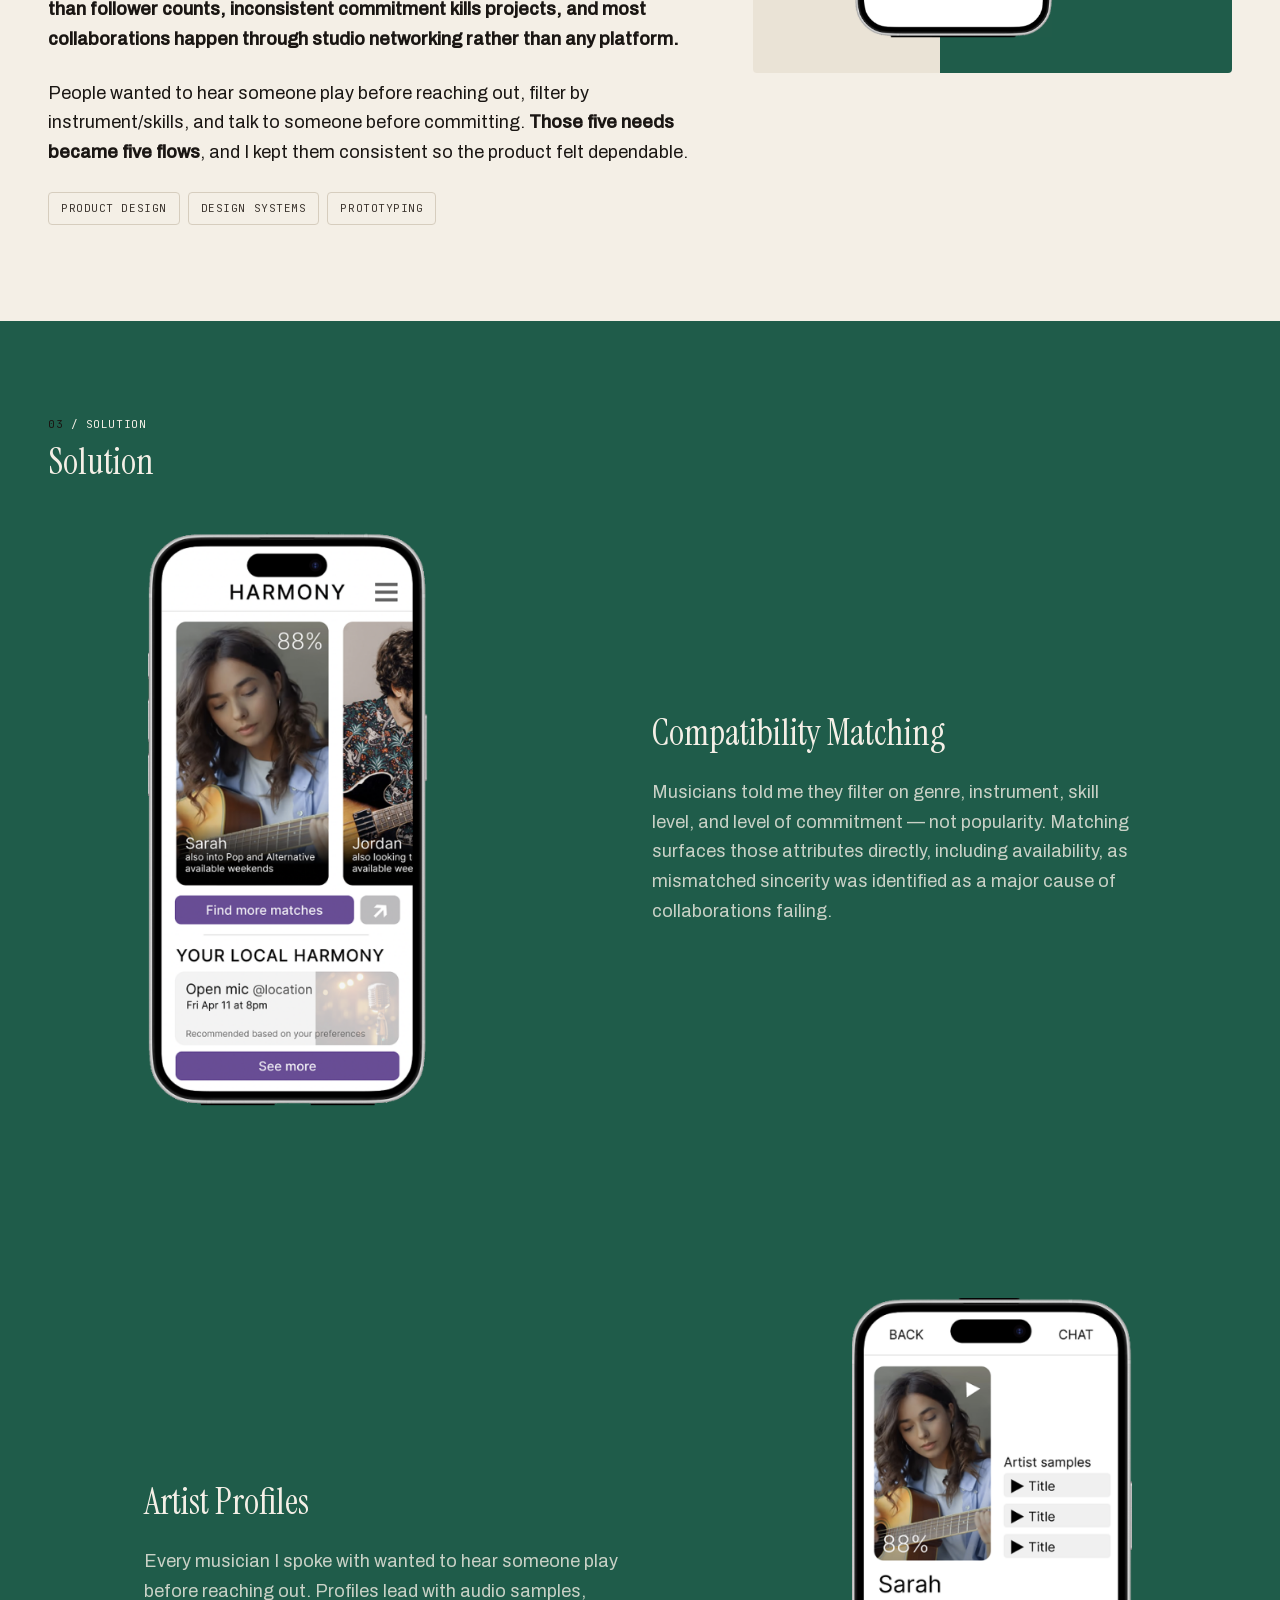
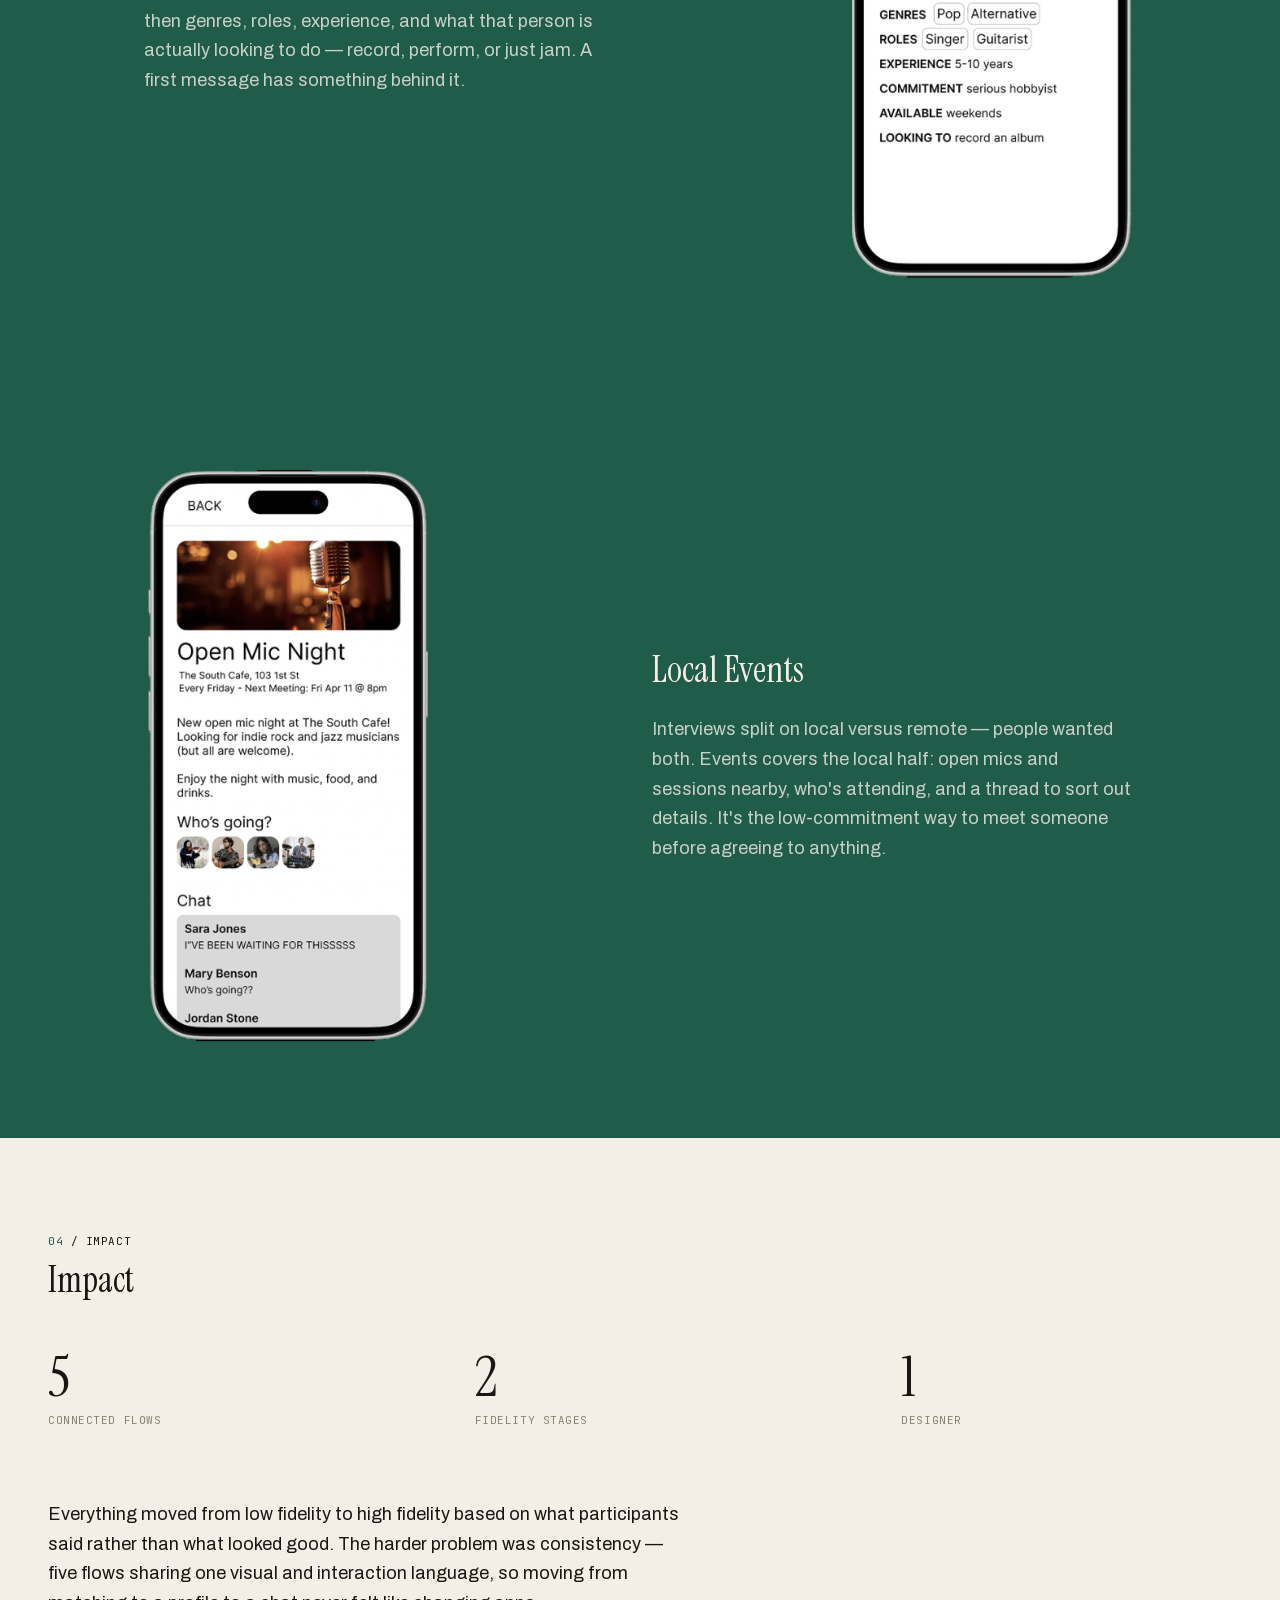
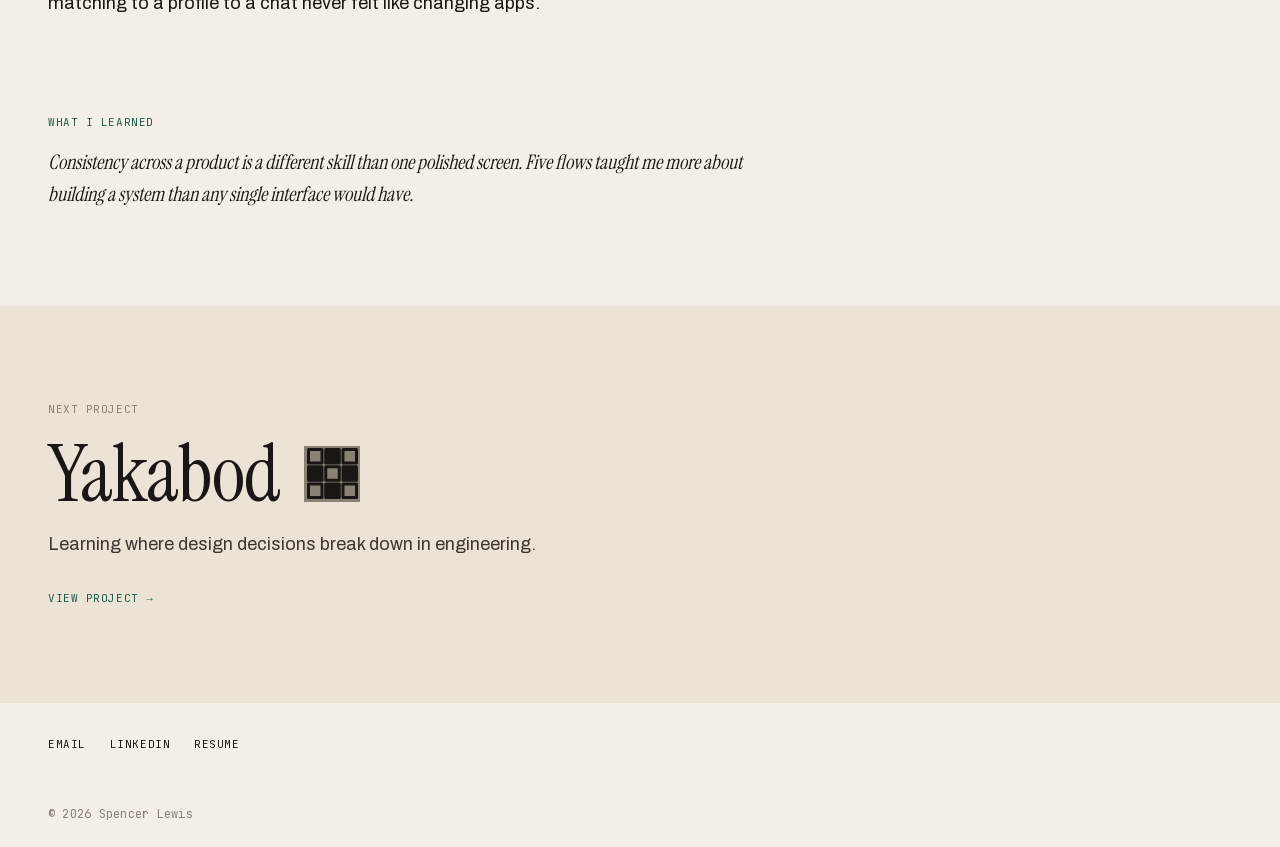
==== commit adad6648: "Copy edits: Herakify Research/AI Chat Guide, Harmony Research/Compatibility Matching/What I Learned " ====
--- a/harmony.html
+++ b/harmony.html
@@ -73,7 +73,7 @@
         <p class="section-marker label"><span class="section-marker__num">02</span> / Research</p>
         <h2 class="content-section__heading h2">Research</h2>
         <p class="content-section__body body reading-column">I interviewed working musicians about how they actually find people to play with. The answers were consistent: <strong>chemistry and shared taste matter more than follower counts, inconsistent commitment kills projects, and most collaborations happen through studio networking rather than any platform.</strong></p>
-        <p class="content-section__body body reading-column">People wanted to hear someone play before reaching out, filter by instrument and skill, and talk somewhere before committing. <strong>Those five needs became five flows</strong>, and I kept them consistent so the product felt like one thing.</p>
+        <p class="content-section__body body reading-column">People wanted to hear someone play before reaching out, filter by instrument/skills, and talk to someone before committing. <strong>Those five needs became five flows</strong>, and I kept them consistent so the product felt dependable.</p>
         <ul class="chip-list">
           <li class="chip label">Product Design</li>
           <li class="chip label">Design Systems</li>
@@ -94,7 +94,7 @@
         </div>
         <div class="feature-band__text">
           <h3 class="feature-band__heading h2">Compatibility Matching</h3>
-          <p class="feature-band__description body">Musicians told me they filter on genre, instrument, skill level, and how seriously someone takes it — not on popularity. So matching surfaces those attributes directly, including availability, because mismatched commitment came up repeatedly as the thing that ends collaborations.</p>
+          <p class="feature-band__description body">Musicians told me they filter on genre, instrument, skill level, and level of commitment — not popularity. Matching surfaces those attributes directly, including availability, as mismatched sincerity was identified as a major cause of collaborations failing.</p>
         </div>
       </div>
 
@@ -141,7 +141,7 @@
       <p class="impact__body body">Everything moved from low fidelity to high fidelity based on what participants said rather than what looked good. The harder problem was consistency — five flows sharing one visual and interaction language, so moving from matching to a profile to a chat never felt like changing apps.</p>
       <div class="learned">
         <p class="learned__label label">What I Learned</p>
-        <p class="learned__body">Consistency across a whole product is a different skill than polish on one screen. Five flows taught me more about systems thinking than any single interface would have.</p>
+        <p class="learned__body">Consistency across a product is a different skill than one polished screen. Five flows taught me more about building a system than any single interface would have.</p>
       </div>
     </section>
 
--- a/styles.css
+++ b/styles.css
@@ -1206,16 +1206,15 @@
   margin-top: var(--space-m);
 }
 
-/* Closing block — the conclusion of the case study, read as a large
-   serif statement rather than a bordered callout. Left-aligned, same
-   left edge as the paragraph above; wider than the 640px reading
-   column (this is a short, large-type statement, not body copy) but
-   never edge to edge. No border/rule/panel — the accent lives only in
-   the eyebrow label, same as every other section marker on the page.
-   See CLAUDE.md ("What I Learned") for the template-level history. */
+/* Closing block — the conclusion of the case study, read as a
+   reflection distinct in KIND from "Impact" (italic + eyebrow, not a
+   size competition): italic Instrument Serif at body-l size, no
+   border/rule/panel/decoration. Left-aligned, same left edge as the
+   paragraph above. See CLAUDE.md ("What I Learned") for the
+   template-level history. */
 .learned {
   grid-column: 1 / -1;
-  max-width: 1000px;
+  max-width: 700px;
   /* .impact's own row-gap contributes --space-l between grid rows
      already; this adds the remainder so the total gap from the
      paragraph above reads as a full --space-xl, not a stacked sum. */
@@ -1228,16 +1227,17 @@
 
 .learned__body {
   font-family: "Instrument Serif", serif;
+  font-style: italic;
   font-weight: 400;
-  font-size: 28px;
-  line-height: 1.3;
+  font-size: 17px;
+  line-height: 1.6;
   color: var(--ink);
-  margin-top: var(--space-xs);
+  margin-top: var(--space-s);
 }
 
 @media (min-width: 768px) {
   .learned__body {
-    font-size: 36px;
+    font-size: 20px;
   }
 }
 
